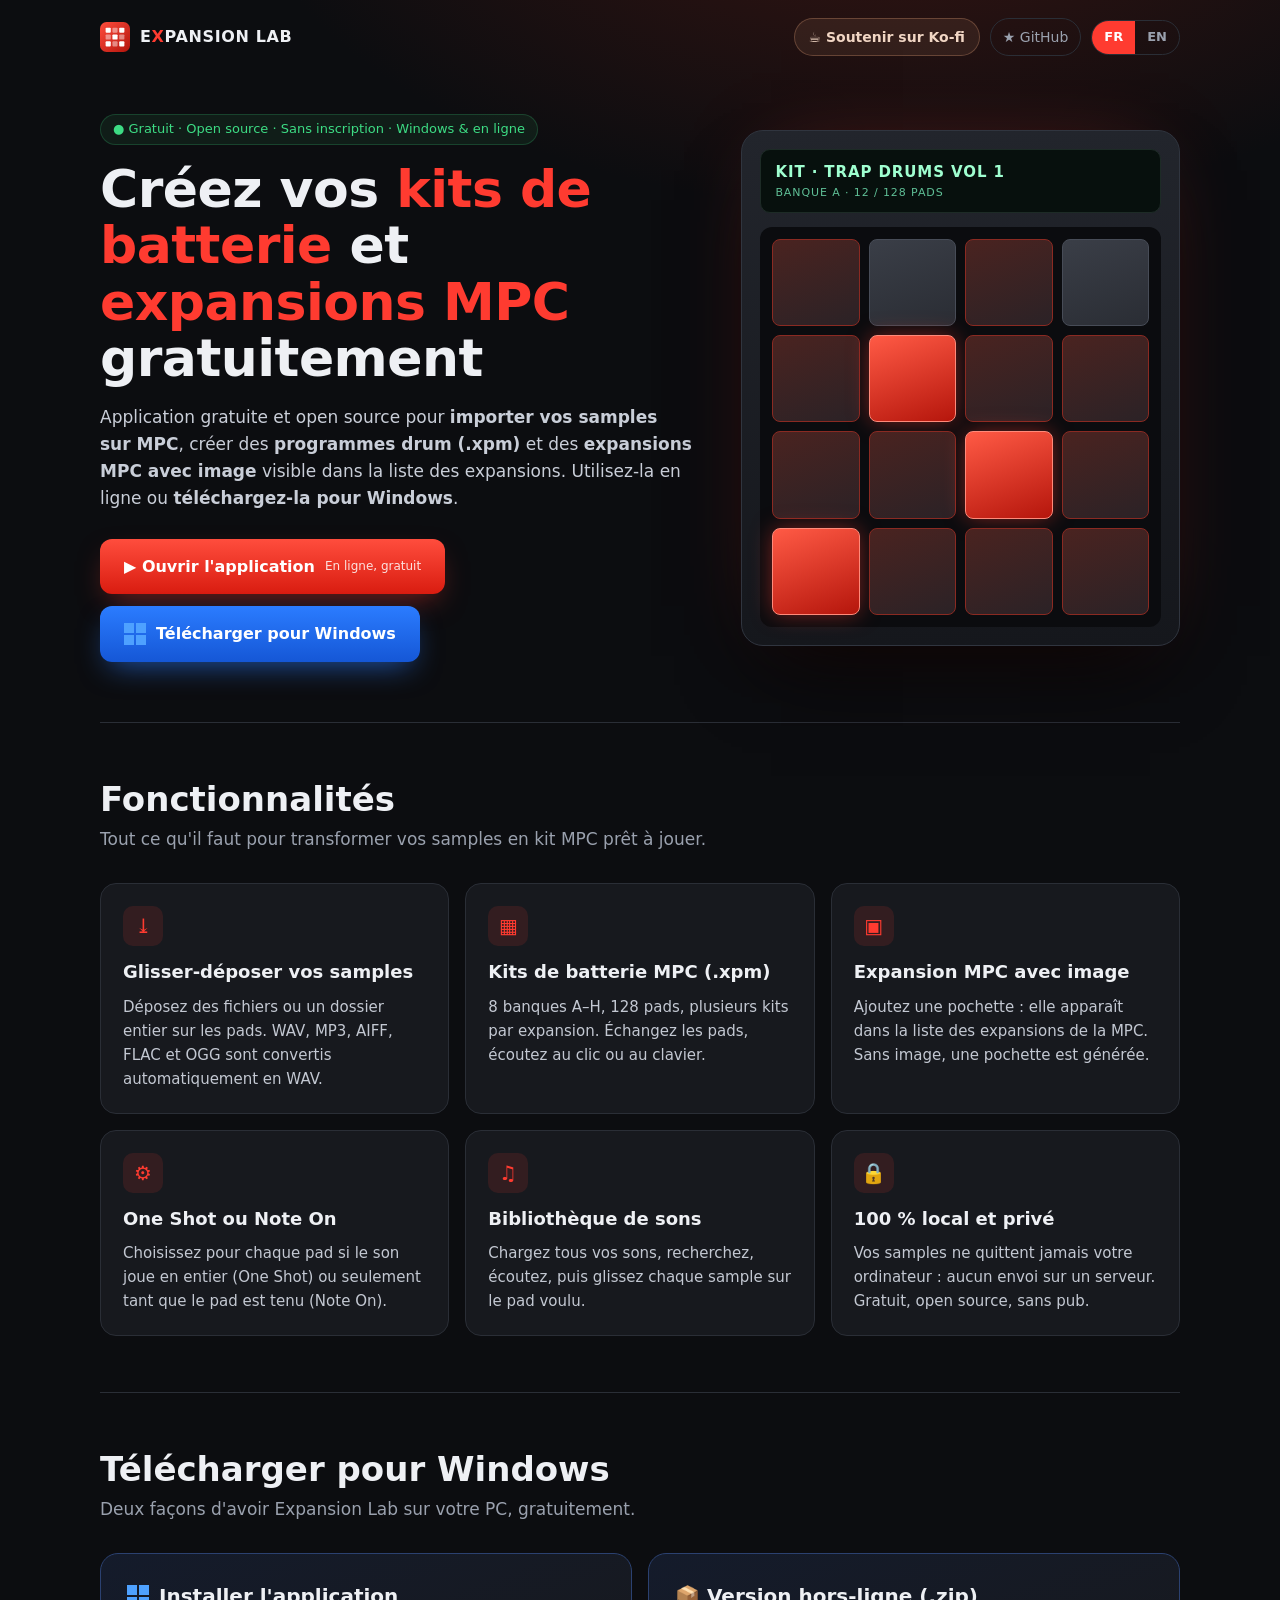
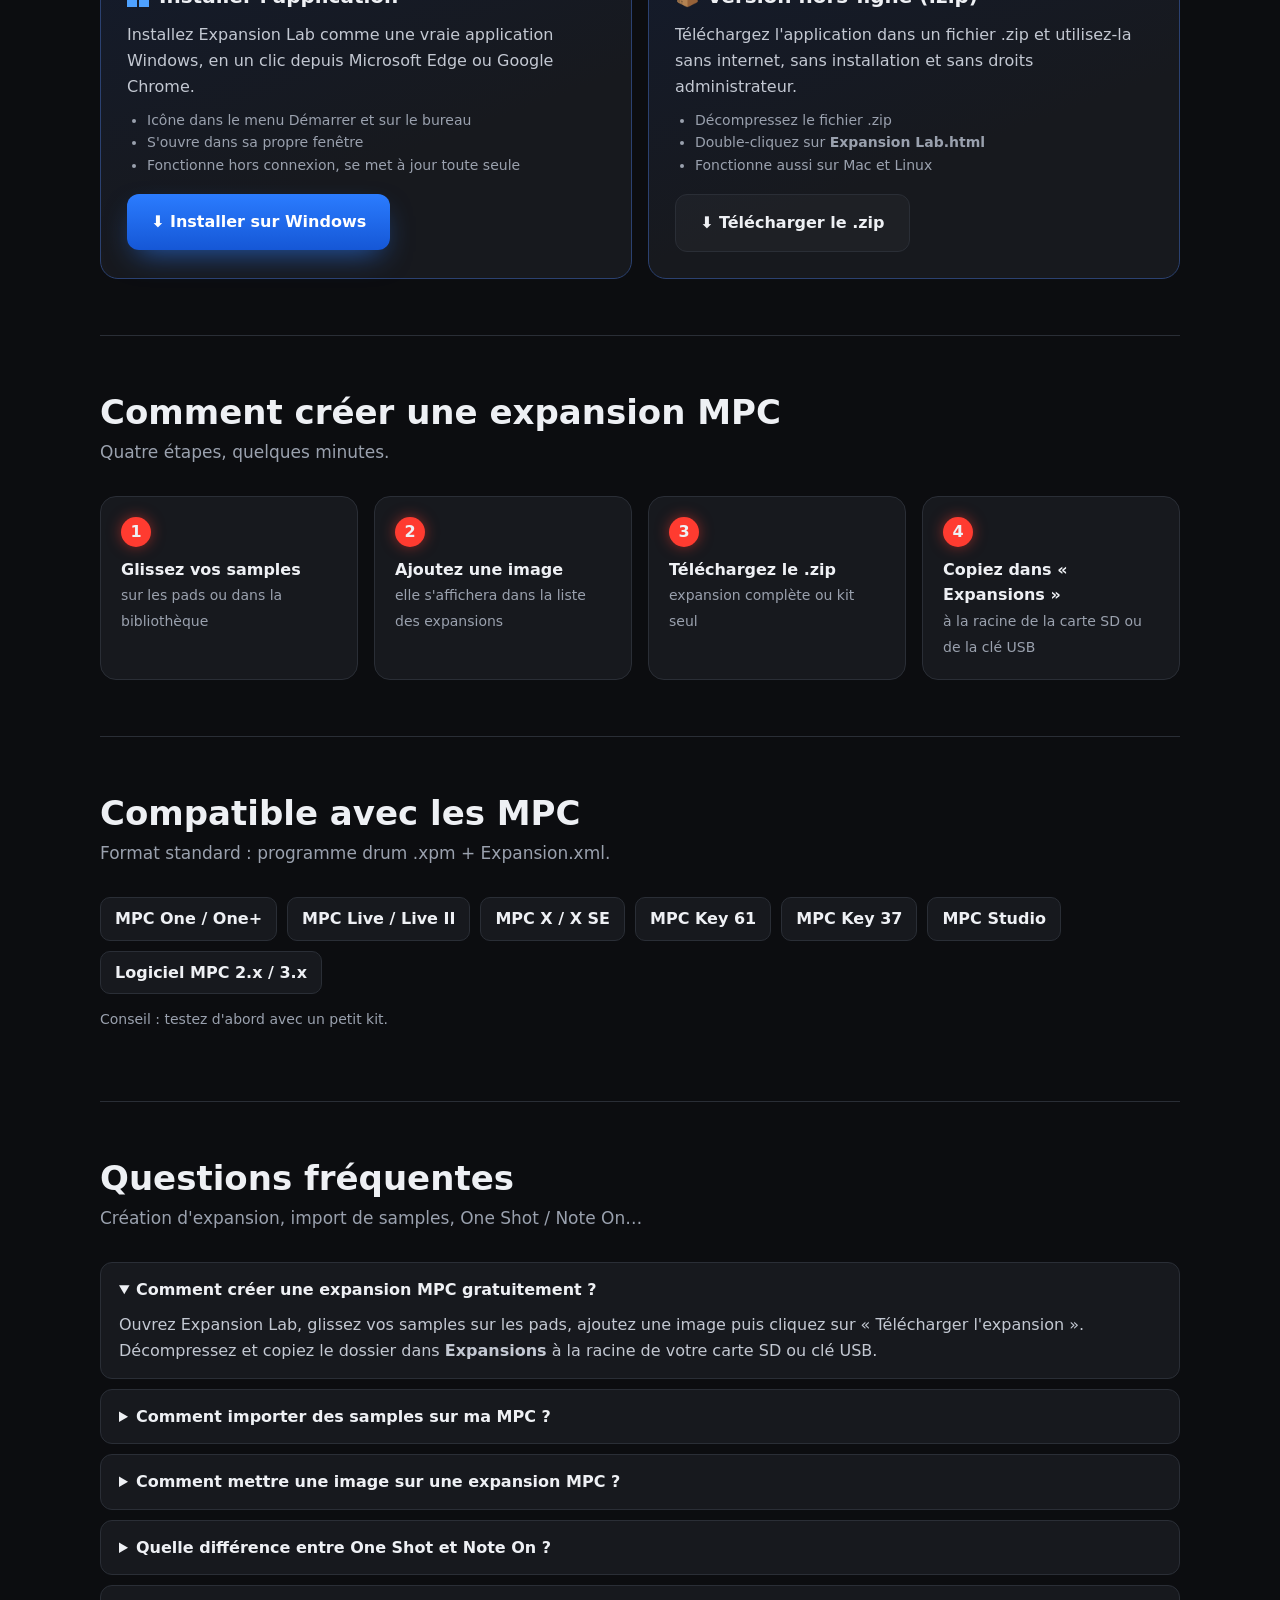
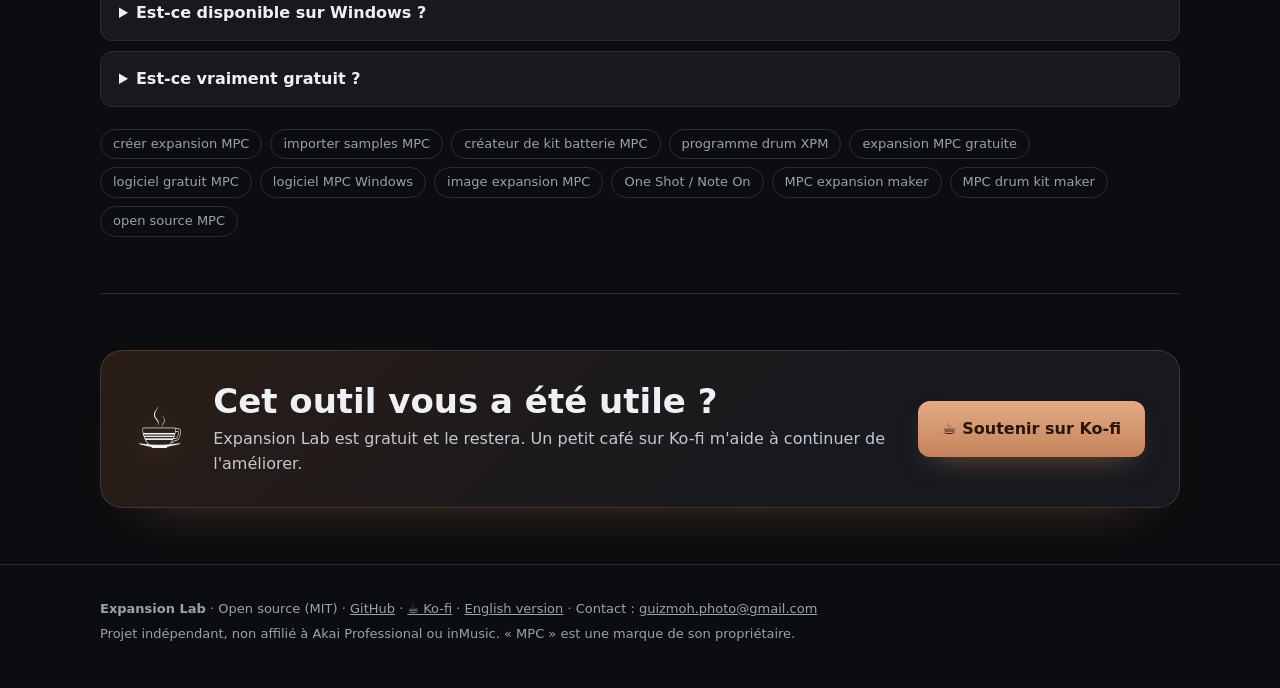
==== index.html @ 201525ac "Nouveau nom : Expansion Lab - MPC Kit Maker devient Expansion Lab (logo avec X rouge) - Appli renomm" ====
<!doctype html>
<html lang="fr" data-root="./">
<head>
<meta charset="utf-8">
<meta name="viewport" content="width=device-width,initial-scale=1">
<title>Expansion Lab – Créateur gratuit d'expansions &amp; kits MPC (Windows, en ligne)</title>
<meta name="description" content="Application gratuite et open source pour créer des kits de batterie MPC (.xpm) et des expansions MPC avec image, et importer vos samples sur MPC. En ligne ou à télécharger pour Windows. MPC One, Live, X, Key.">
<meta name="keywords" content="créer expansion MPC, créateur de kit MPC, importer samples MPC, convertir samples MPC, programme drum XPM, kit batterie MPC, expansion MPC gratuite, logiciel gratuit MPC, logiciel MPC Windows, image expansion MPC, pochette expansion MPC, One Shot Note On MPC, MPC One, MPC Live, MPC X, MPC Key 61, MPC Key 37, MPC Studio, MPC expansion maker, MPC drum kit maker, free MPC expansion, open source MPC">
<meta name="robots" content="index,follow,max-image-preview:large">
<meta name="author" content="Guizmoh">
<link rel="canonical" href="https://guizmoh.github.io/expansion-lab/">
<link rel="alternate" hreflang="fr" href="https://guizmoh.github.io/expansion-lab/">
<link rel="alternate" hreflang="en" href="https://guizmoh.github.io/expansion-lab/en/">
<link rel="alternate" hreflang="x-default" href="https://guizmoh.github.io/expansion-lab/en/">
<link rel="icon" href="favicon.svg" type="image/svg+xml">
<link rel="manifest" href="manifest.webmanifest">
<meta name="theme-color" content="#0c0d10">
<meta property="og:type" content="website">
<meta property="og:site_name" content="Expansion Lab">
<meta property="og:title" content="Expansion Lab – Créateur gratuit d'expansions MPC">
<meta property="og:description" content="Créez vos kits de batterie et expansions MPC avec image, gratuitement. En ligne ou pour Windows.">
<meta property="og:url" content="https://guizmoh.github.io/expansion-lab/">
<meta property="og:image" content="https://guizmoh.github.io/expansion-lab/og-image.png">
<meta property="og:image:width" content="1200">
<meta property="og:image:height" content="630">
<meta property="og:locale" content="fr_FR">
<meta property="og:locale:alternate" content="en_US">
<meta name="twitter:card" content="summary_large_image">
<meta name="twitter:image" content="https://guizmoh.github.io/expansion-lab/og-image.png">
<link rel="stylesheet" href="assets/site.css">
<script type="application/ld+json">
{
  "@context": "https://schema.org",
  "@type": "SoftwareApplication",
  "name": "Expansion Lab",
  "alternateName": ["Créateur de kits MPC", "Créateur d'expansion MPC", "MPC Expansion Maker"],
  "applicationCategory": "MultimediaApplication",
  "operatingSystem": "Windows, macOS, Linux, ChromeOS (navigateur web)",
  "url": "https://guizmoh.github.io/expansion-lab/",
  "downloadUrl": "https://guizmoh.github.io/expansion-lab/downloads/Expansion-Lab-Windows.zip",
  "license": "https://opensource.org/licenses/MIT",
  "isAccessibleForFree": true,
  "inLanguage": ["fr", "en"],
  "offers": { "@type": "Offer", "price": "0", "priceCurrency": "EUR" },
  "description": "Application gratuite et open source pour créer des kits de batterie MPC (.xpm) et des expansions MPC avec image, et importer des samples sur MPC.",
  "image": "https://guizmoh.github.io/expansion-lab/og-image.png"
}
</script>
<script type="application/ld+json">
{
  "@context": "https://schema.org",
  "@type": "FAQPage",
  "mainEntity": [
    { "@type": "Question", "name": "Comment créer une expansion MPC gratuitement ?",
      "acceptedAnswer": { "@type": "Answer", "text": "Ouvrez Expansion Lab, glissez vos samples sur les pads, ajoutez une image de pochette puis cliquez sur « Télécharger l'expansion ». Copiez le dossier décompressé dans le dossier Expansions de votre carte SD ou clé USB." } },
    { "@type": "Question", "name": "Comment importer des samples sur une MPC ?",
      "acceptedAnswer": { "@type": "Answer", "text": "Glissez vos fichiers WAV, MP3, AIFF ou FLAC sur les pads : l'application crée un programme drum .xpm et les fichiers WAV, prêts à charger sur MPC One, Live, X, Key ou dans le logiciel MPC." } },
    { "@type": "Question", "name": "Quelle différence entre One Shot et Note On sur MPC ?",
      "acceptedAnswer": { "@type": "Answer", "text": "En One Shot, le son est joué en entier même si on relâche le pad. En Note On, il ne joue que tant que le pad est enfoncé. Expansion Lab permet de choisir le mode pour chaque pad." } },
    { "@type": "Question", "name": "Expansion Lab fonctionne-t-il sur Windows ?",
      "acceptedAnswer": { "@type": "Answer", "text": "Oui : vous pouvez l'installer comme une application Windows depuis Edge ou Chrome, ou télécharger la version hors-ligne en .zip." } }
  ]
}
</script>
</head>
<body>
<div class="wrap">
  <nav>
    <a class="brand" href="./"><img src="favicon.svg" width="30" height="30" alt=""> <b class="bt">E<em>X</em>PANSION LAB</b></a>
    <div class="sp"></div>
    <a class="kofi-mini" href="https://ko-fi.com/omnipotard" target="_blank" rel="noopener">☕ Soutenir sur Ko-fi</a>
    <a class="gh" href="https://github.com/Guizmoh/expansion-lab">★ GitHub</a>
    <div class="langsw" aria-label="Langue"><a class="on" href="./" hreflang="fr" lang="fr" data-setlang="fr">FR</a><a href="en/" hreflang="en" lang="en" data-setlang="en">EN</a></div>
  </nav>

  <header class="hero">
    <div>
      <span class="badge">● Gratuit · Open source · Sans inscription · Windows &amp; en ligne</span>
      <h1>Créez vos <em>kits de batterie</em> et <em>expansions MPC</em> gratuitement</h1>
      <p class="lead">Application gratuite et open source pour <strong>importer vos samples sur MPC</strong>, créer des <strong>programmes drum (.xpm)</strong> et des <strong>expansions MPC avec image</strong> visible dans la liste des expansions. Utilisez-la en ligne ou <strong>téléchargez-la pour Windows</strong>.</p>
      <div class="cta">
        <a class="btn main" href="mpc-expansion-maker.html?lang=fr" data-setlang="fr">▶ Ouvrir l'application<small>En ligne, gratuit</small></a>
        <a class="btn win" href="#windows"><span class="winlogo"><i></i><i></i><i></i><i></i></span> Télécharger pour Windows</a>
      </div>
    </div>
    <div class="mock" aria-hidden="true">
      <div class="lcd">KIT · TRAP DRUMS VOL 1<small>BANQUE A · 12 / 128 PADS</small></div>
      <div class="grid">
        <i class="ld"></i><i></i><i class="ld"></i><i></i>
        <i class="ld"></i><i class="on"></i><i class="ld"></i><i class="ld"></i>
        <i class="ld"></i><i class="ld"></i><i class="on"></i><i class="ld"></i>
        <i class="on"></i><i class="ld"></i><i class="ld"></i><i class="ld"></i>
      </div>
    </div>
  </header>

  <section id="fonctions">
    <h2>Fonctionnalités</h2>
    <p class="sub">Tout ce qu'il faut pour transformer vos samples en kit MPC prêt à jouer.</p>
    <div class="features">
      <div class="f"><div class="ic">⤓</div><h3>Glisser-déposer vos samples</h3><p>Déposez des fichiers ou un dossier entier sur les pads. WAV, MP3, AIFF, FLAC et OGG sont convertis automatiquement en WAV.</p></div>
      <div class="f"><div class="ic">▦</div><h3>Kits de batterie MPC (.xpm)</h3><p>8 banques A–H, 128 pads, plusieurs kits par expansion. Échangez les pads, écoutez au clic ou au clavier.</p></div>
      <div class="f"><div class="ic">▣</div><h3>Expansion MPC avec image</h3><p>Ajoutez une pochette : elle apparaît dans la liste des expansions de la MPC. Sans image, une pochette est générée.</p></div>
      <div class="f"><div class="ic">⚙</div><h3>One Shot ou Note On</h3><p>Choisissez pour chaque pad si le son joue en entier (One Shot) ou seulement tant que le pad est tenu (Note On).</p></div>
      <div class="f"><div class="ic">♫</div><h3>Bibliothèque de sons</h3><p>Chargez tous vos sons, recherchez, écoutez, puis glissez chaque sample sur le pad voulu.</p></div>
      <div class="f"><div class="ic">🔒</div><h3>100 % local et privé</h3><p>Vos samples ne quittent jamais votre ordinateur : aucun envoi sur un serveur. Gratuit, open source, sans pub.</p></div>
    </div>
  </section>

  <section id="windows">
    <h2>Télécharger pour Windows</h2>
    <p class="sub">Deux façons d'avoir Expansion Lab sur votre PC, gratuitement.</p>
    <div class="win-grid">
      <div class="wcard">
        <h3><span class="winlogo"><i></i><i></i><i></i><i></i></span> Installer l'application</h3>
        <p>Installez Expansion Lab comme une vraie application Windows, en un clic depuis Microsoft Edge ou Google Chrome.</p>
        <ul><li>Icône dans le menu Démarrer et sur le bureau</li><li>S'ouvre dans sa propre fenêtre</li><li>Fonctionne hors connexion, se met à jour toute seule</li></ul>
        <button class="btn win" id="installBtn" type="button">⬇ Installer sur Windows</button>
        <div class="note" id="installNote" data-done="✔ Application installée ! Retrouvez-la dans le menu Démarrer.">Votre navigateur ne propose pas l'installation automatique ici. Dans <b>Edge</b> ou <b>Chrome</b>, ouvrez l'<a href="mpc-expansion-maker.html?lang=fr">application</a>, puis cliquez sur l'icône <b>Installer</b> (⊕) à droite de la barre d'adresse, ou menu <b>⋯ › Applications › Installer Expansion Lab</b>.</div>
      </div>
      <div class="wcard">
        <h3>📦 Version hors-ligne (.zip)</h3>
        <p>Téléchargez l'application dans un fichier .zip et utilisez-la sans internet, sans installation et sans droits administrateur.</p>
        <ul><li>Décompressez le fichier .zip</li><li>Double-cliquez sur <b>Expansion Lab.html</b></li><li>Fonctionne aussi sur Mac et Linux</li></ul>
        <a class="btn alt" href="downloads/Expansion-Lab-Windows.zip" download>⬇ Télécharger le .zip</a>
      </div>
    </div>
  </section>

  <section id="comment">
    <h2>Comment créer une expansion MPC</h2>
    <p class="sub">Quatre étapes, quelques minutes.</p>
    <div class="steps">
      <div class="st"><b>Glissez vos samples</b><span>sur les pads ou dans la bibliothèque</span></div>
      <div class="st"><b>Ajoutez une image</b><span>elle s'affichera dans la liste des expansions</span></div>
      <div class="st"><b>Téléchargez le .zip</b><span>expansion complète ou kit seul</span></div>
      <div class="st"><b>Copiez dans « Expansions »</b><span>à la racine de la carte SD ou de la clé USB</span></div>
    </div>
  </section>

  <section id="compat">
    <h2>Compatible avec les MPC</h2>
    <p class="sub">Format standard : programme drum .xpm + Expansion.xml.</p>
    <div class="compat"><span>MPC One / One+</span><span>MPC Live / Live II</span><span>MPC X / X SE</span><span>MPC Key 61</span><span>MPC Key 37</span><span>MPC Studio</span><span>Logiciel MPC 2.x / 3.x</span></div>
    <p style="color:var(--muted);font-size:14px;margin-top:14px">Conseil : testez d'abord avec un petit kit.</p>
  </section>

  <section id="faq">
    <h2>Questions fréquentes</h2>
    <p class="sub">Création d'expansion, import de samples, One Shot / Note On…</p>
    <details open><summary>Comment créer une expansion MPC gratuitement ?</summary><p>Ouvrez Expansion Lab, glissez vos samples sur les pads, ajoutez une image puis cliquez sur « Télécharger l'expansion ». Décompressez et copiez le dossier dans <b>Expansions</b> à la racine de votre carte SD ou clé USB.</p></details>
    <details><summary>Comment importer des samples sur ma MPC ?</summary><p>Glissez vos WAV, MP3, AIFF ou FLAC sur les pads : l'application crée un programme drum .xpm avec les WAV, prêt à charger sur la MPC ou dans le logiciel MPC.</p></details>
    <details><summary>Comment mettre une image sur une expansion MPC ?</summary><p>Déposez une image JPG ou PNG dans la zone « pochette ». Elle est recadrée en carré et enregistrée dans l'expansion : elle s'affiche dans Browser › Expansions.</p></details>
    <details><summary>Quelle différence entre One Shot et Note On ?</summary><p><b>One Shot</b> : le son est joué en entier, même si vous relâchez le pad (kicks, snares, claps). <b>Note On</b> : le son s'arrête quand vous relâchez le pad (808 longues, nappes, voix). Réglable pad par pad avec le bouton ⚙.</p></details>
    <details><summary>Est-ce disponible sur Windows ?</summary><p>Oui : installez-la comme une application depuis Edge ou Chrome, ou téléchargez la version hors-ligne (.zip). Voir la section <a href="#windows">Télécharger pour Windows</a>.</p></details>
    <details><summary>Est-ce vraiment gratuit ?</summary><p>Oui : gratuit, open source (licence MIT), sans inscription ni publicité.</p></details>
    <div class="tags">
      <span>créer expansion MPC</span><span>importer samples MPC</span><span>créateur de kit batterie MPC</span><span>programme drum XPM</span>
      <span>expansion MPC gratuite</span><span>logiciel gratuit MPC</span><span>logiciel MPC Windows</span><span>image expansion MPC</span>
      <span>One Shot / Note On</span><span>MPC expansion maker</span><span>MPC drum kit maker</span><span>open source MPC</span>
    </div>
  </section>

  <section id="soutenir">
    <div class="kofi">
      <div class="cup">☕</div>
      <div>
        <h2>Cet outil vous a été utile ?</h2>
        <p>Expansion Lab est gratuit et le restera. Un petit café sur Ko-fi m'aide à continuer de l'améliorer.</p>
      </div>
      <a class="btn kf" href="https://ko-fi.com/omnipotard" target="_blank" rel="noopener">☕ Soutenir sur Ko-fi</a>
    </div>
  </section>
</div>
<footer>
  <div class="wrap">
    <p><b>Expansion Lab</b> · Open source (MIT) · <a href="https://github.com/Guizmoh/expansion-lab">GitHub</a> · <a href="https://ko-fi.com/omnipotard" target="_blank" rel="noopener">☕ Ko-fi</a> · <a href="en/" hreflang="en">English version</a> · Contact : <a href="mailto:guizmoh.photo@gmail.com">guizmoh.photo@gmail.com</a></p>
    <p>Projet indépendant, non affilié à Akai Professional ou inMusic. « MPC » est une marque de son propriétaire.</p>
  </div>
</footer>
<script src="assets/site.js"></script>
</body>
</html>
---- assets/site.css ----
:root{--bg:#0c0d10;--card:#17191e;--line:#2a2e36;--text:#eef0f4;--muted:#9aa1ae;--red:#ff3b30;--glow:rgba(255,59,48,.5);--ok:#3ddc84;--blue:#13c3ff}
*{box-sizing:border-box}
body{margin:0;background:radial-gradient(1100px 600px at 70% -150px,#3a1512 0%,transparent 60%),var(--bg);color:var(--text);font:16px/1.6 "Segoe UI",system-ui,-apple-system,Roboto,sans-serif}
a{color:inherit}
.wrap{max-width:1120px;margin:0 auto;padding:0 20px}
nav{display:flex;align-items:center;gap:10px;padding:18px 0;flex-wrap:wrap}
nav .brand{display:flex;align-items:center;gap:10px;font-weight:800;letter-spacing:.04em;text-decoration:none}
nav .brand .bt em{font-style:normal;color:var(--red)}
nav .sp{flex:1}
nav a.gh{font-size:14px;color:var(--muted);text-decoration:none;border:1px solid var(--line);padding:7px 12px;border-radius:20px}
nav a.gh:hover{color:var(--text);border-color:#555}
.kofi-mini{font-size:14px;font-weight:600;text-decoration:none;color:#f1d6c4;background:#d99a721a;border:1px solid #d99a7250;padding:7px 14px;border-radius:20px}
.kofi-mini:hover{background:#d99a7230;color:#fff}
.langsw{display:inline-flex;border:1px solid var(--line);border-radius:20px;overflow:hidden}
.langsw a{padding:6px 12px;font-size:13px;font-weight:700;text-decoration:none;color:var(--muted)}
.langsw a.on{background:var(--red);color:#fff}
.langsw a:not(.on):hover{color:var(--text)}
@media(max-width:700px){.kofi-mini,nav a.gh{display:none}}
.hero{display:grid;grid-template-columns:1.15fr .85fr;gap:48px;align-items:center;padding:40px 0 60px}
@media(max-width:860px){.hero{grid-template-columns:1fr;gap:32px;padding-top:16px}}
.badge{display:inline-flex;gap:8px;align-items:center;font-size:13px;color:var(--ok);background:#3ddc8414;border:1px solid #3ddc8433;padding:4px 12px;border-radius:20px}
h1{font-size:clamp(32px,5vw,52px);line-height:1.08;margin:16px 0 18px;letter-spacing:-.01em}
h1 em{font-style:normal;color:var(--red)}
.lead{color:#c9ced8;margin:0 0 6px;font-size:17px}
.cta{display:flex;gap:12px;flex-wrap:wrap;margin-top:26px}
.btn{display:inline-flex;align-items:center;gap:10px;padding:15px 24px;border-radius:12px;font-weight:700;text-decoration:none;transition:transform .15s;border:0;font:inherit;font-weight:700;cursor:pointer;color:inherit}
.btn:hover{transform:translateY(-2px)}
.btn small{display:block;font-weight:500;opacity:.85;font-size:12px}
.btn.main{background:linear-gradient(180deg,#ff4d3d,#d91c10);color:#fff;box-shadow:0 12px 30px -10px var(--glow)}
.btn.alt{border:1px solid var(--line);background:#ffffff08}
.btn.win{background:linear-gradient(180deg,#2b7cff,#1557d6);color:#fff;box-shadow:0 12px 30px -10px #2b7cffaa}
.btn.kf{background:linear-gradient(180deg,#e3ab85,#c4825b);color:#2a150b;box-shadow:0 12px 30px -14px #c4825b99;white-space:nowrap}
.mock{background:linear-gradient(180deg,#22252c,#15171c);border:1px solid #30353f;border-radius:22px;padding:18px;box-shadow:0 40px 80px -30px #000,0 0 80px -40px var(--glow)}
.mock .lcd{background:#07100d;border:1px solid #1d2b26;border-radius:10px;padding:10px 14px;color:#9fffd0;font-weight:700;letter-spacing:.06em;margin-bottom:14px;font-size:15px}
.mock .lcd small{display:block;color:#5fbf96;font-weight:500;font-size:11px}
.grid{display:grid;grid-template-columns:repeat(4,1fr);gap:9px;background:#0b0c0f;padding:12px;border-radius:12px}
.grid i{aspect-ratio:1;border-radius:8px;background:linear-gradient(160deg,#3a3e47,#2a2d34);border:1px solid #474c57}
.grid i.on{background:linear-gradient(160deg,#ff5a45,#b5160c);border-color:#ff8a7a;box-shadow:0 0 22px -2px var(--glow)}
.grid i.ld{background:linear-gradient(160deg,#4a2320,#2b2226);border-color:#8a2a22}
section{padding:56px 0;border-top:1px solid var(--line)}
h2{font-size:clamp(24px,3.4vw,34px);margin:0 0 6px;line-height:1.2}
h2 + .sub{color:var(--muted);margin:0 0 30px;font-size:17px}
.features{display:grid;grid-template-columns:repeat(3,1fr);gap:16px}
@media(max-width:860px){.features{grid-template-columns:1fr}}
.f{background:var(--card);border:1px solid var(--line);border-radius:16px;padding:22px}
.f .ic{width:40px;height:40px;border-radius:10px;background:#ff3b301f;color:var(--red);display:grid;place-items:center;font-size:20px;margin-bottom:12px}
.f h3{margin:0 0 8px;font-size:18px}
.f p{margin:0;color:#c3c8d2;font-size:15px}
.steps{display:grid;grid-template-columns:repeat(4,1fr);gap:16px;counter-reset:s}
@media(max-width:860px){.steps{grid-template-columns:1fr 1fr}}
@media(max-width:520px){.steps{grid-template-columns:1fr}}
.st{counter-increment:s;padding:20px;border-radius:16px;background:var(--card);border:1px solid var(--line)}
.st::before{content:counter(s);display:grid;place-items:center;width:30px;height:30px;border-radius:50%;background:var(--red);font-weight:800;margin-bottom:10px;box-shadow:0 0 14px var(--glow)}
.st b{display:block}
.st span{color:var(--muted);font-size:14px}
.win-grid{display:grid;grid-template-columns:1fr 1fr;gap:16px}
@media(max-width:860px){.win-grid{grid-template-columns:1fr}}
.wcard{background:linear-gradient(160deg,#141b2b,#17191e 60%);border:1px solid #2b4170;border-radius:18px;padding:26px;display:flex;flex-direction:column;gap:10px}
.wcard h3{margin:0;font-size:20px;display:flex;align-items:center;gap:10px}
.wcard p{margin:0;color:#c3c8d2}
.wcard ul{margin:0;padding-left:20px;color:var(--muted);font-size:14px}
.wcard .btn{align-self:flex-start;margin-top:8px}
.wcard .note{font-size:13px;color:var(--muted);display:none;background:#0e1320;border:1px solid #2b4170;border-radius:10px;padding:10px 12px}
.wcard .note.on{display:block}
.winlogo{width:22px;height:22px;display:inline-grid;grid-template-columns:1fr 1fr;gap:2px}
.winlogo i{background:#4ea1ff}
details{background:var(--card);border:1px solid var(--line);border-radius:12px;padding:14px 18px;margin-bottom:10px}
summary{cursor:pointer;font-weight:650}
details p{color:#c3c8d2;margin:10px 0 0}
.tags{display:flex;flex-wrap:wrap;gap:8px;margin-top:22px}
.tags span{font-size:13px;color:var(--muted);border:1px solid var(--line);border-radius:20px;padding:4px 12px}
.compat{display:flex;flex-wrap:wrap;gap:10px;margin-top:6px}
.compat span{background:var(--card);border:1px solid var(--line);border-radius:10px;padding:8px 14px;font-weight:600}
.kofi{display:grid;grid-template-columns:auto 1fr auto;gap:28px;align-items:center;background:linear-gradient(135deg,#2a1d17,#17191e 65%);border:1px solid #d99a7233;border-radius:22px;padding:30px 34px;box-shadow:0 30px 60px -45px #c4825b80}
@media(max-width:760px){.kofi{grid-template-columns:1fr;text-align:center;padding:26px 20px}}
.kofi .cup{font-size:56px;line-height:1;filter:drop-shadow(0 6px 16px #c4825b55)}
.kofi h2{margin:0 0 4px}
.kofi p{margin:0;color:#c3c8d2}
footer{border-top:1px solid var(--line);padding:30px 0 40px;color:var(--muted);font-size:13px}
footer p{margin:4px 0}
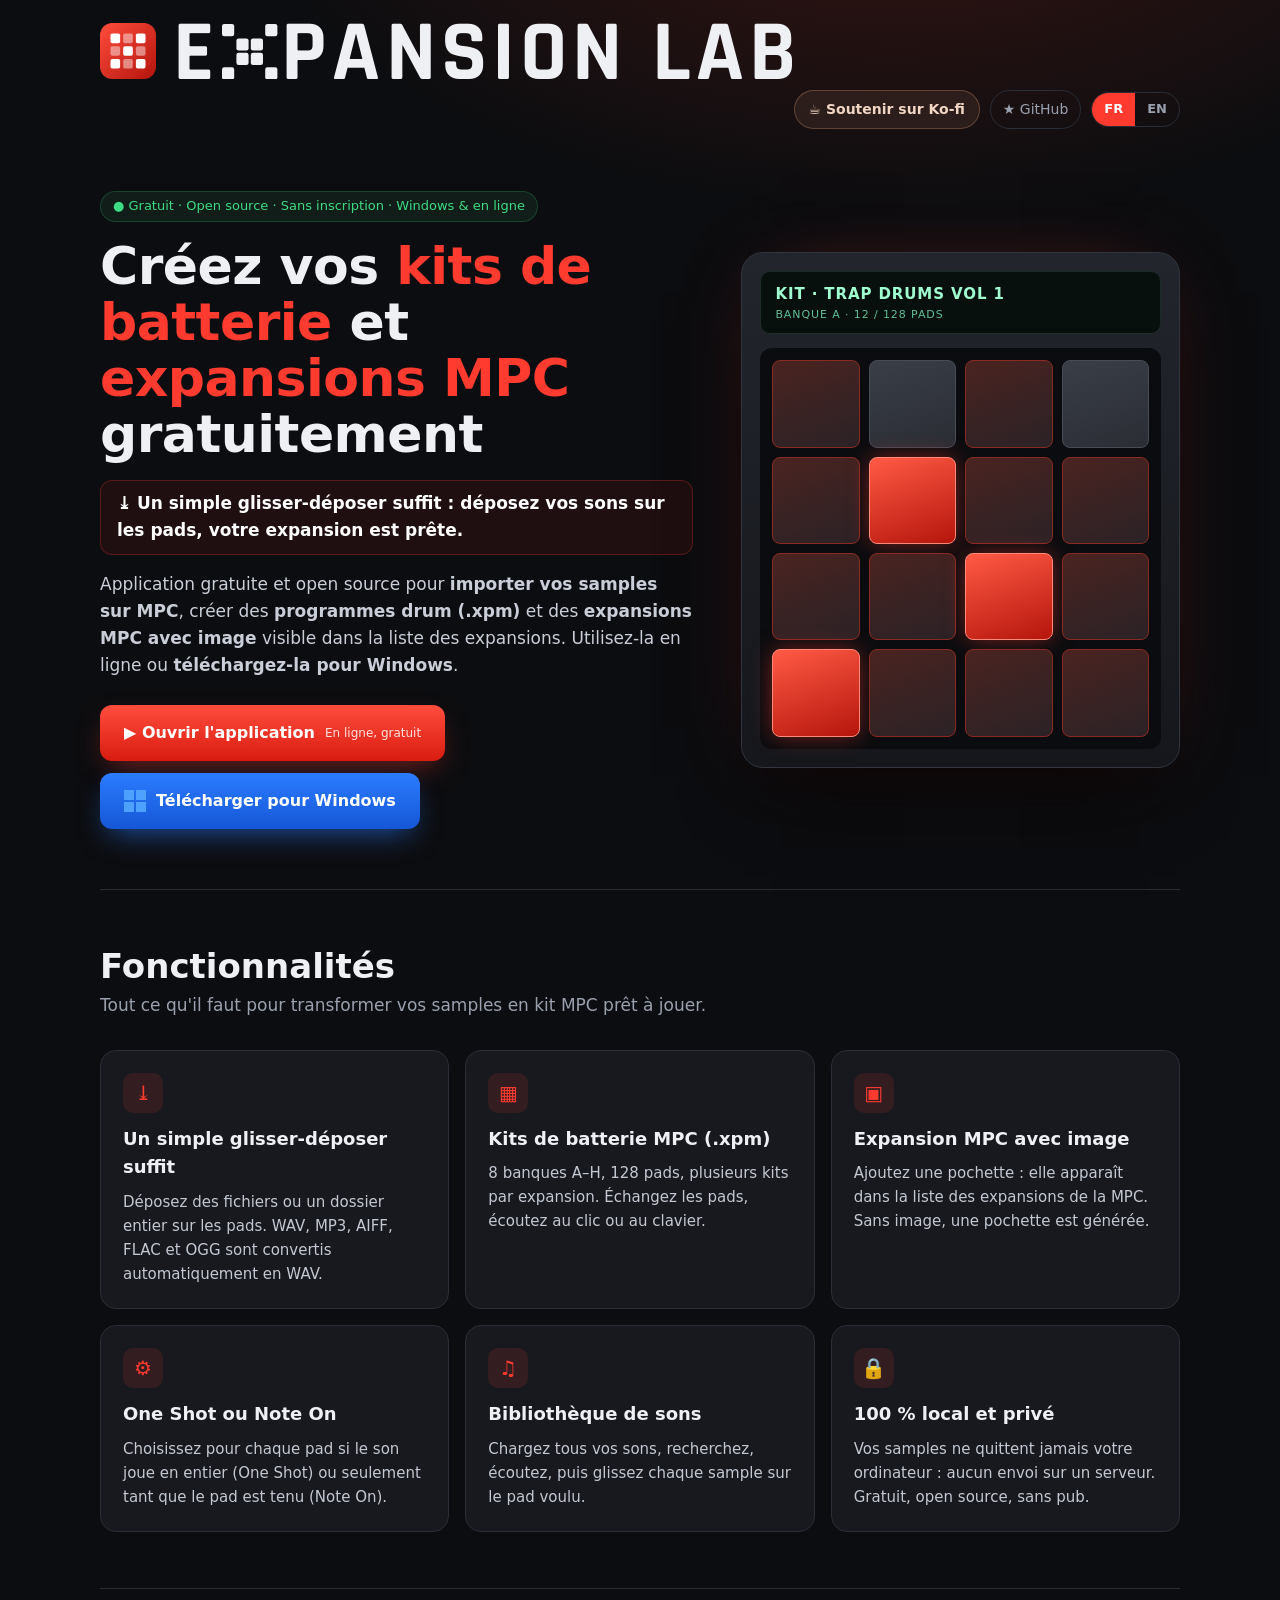
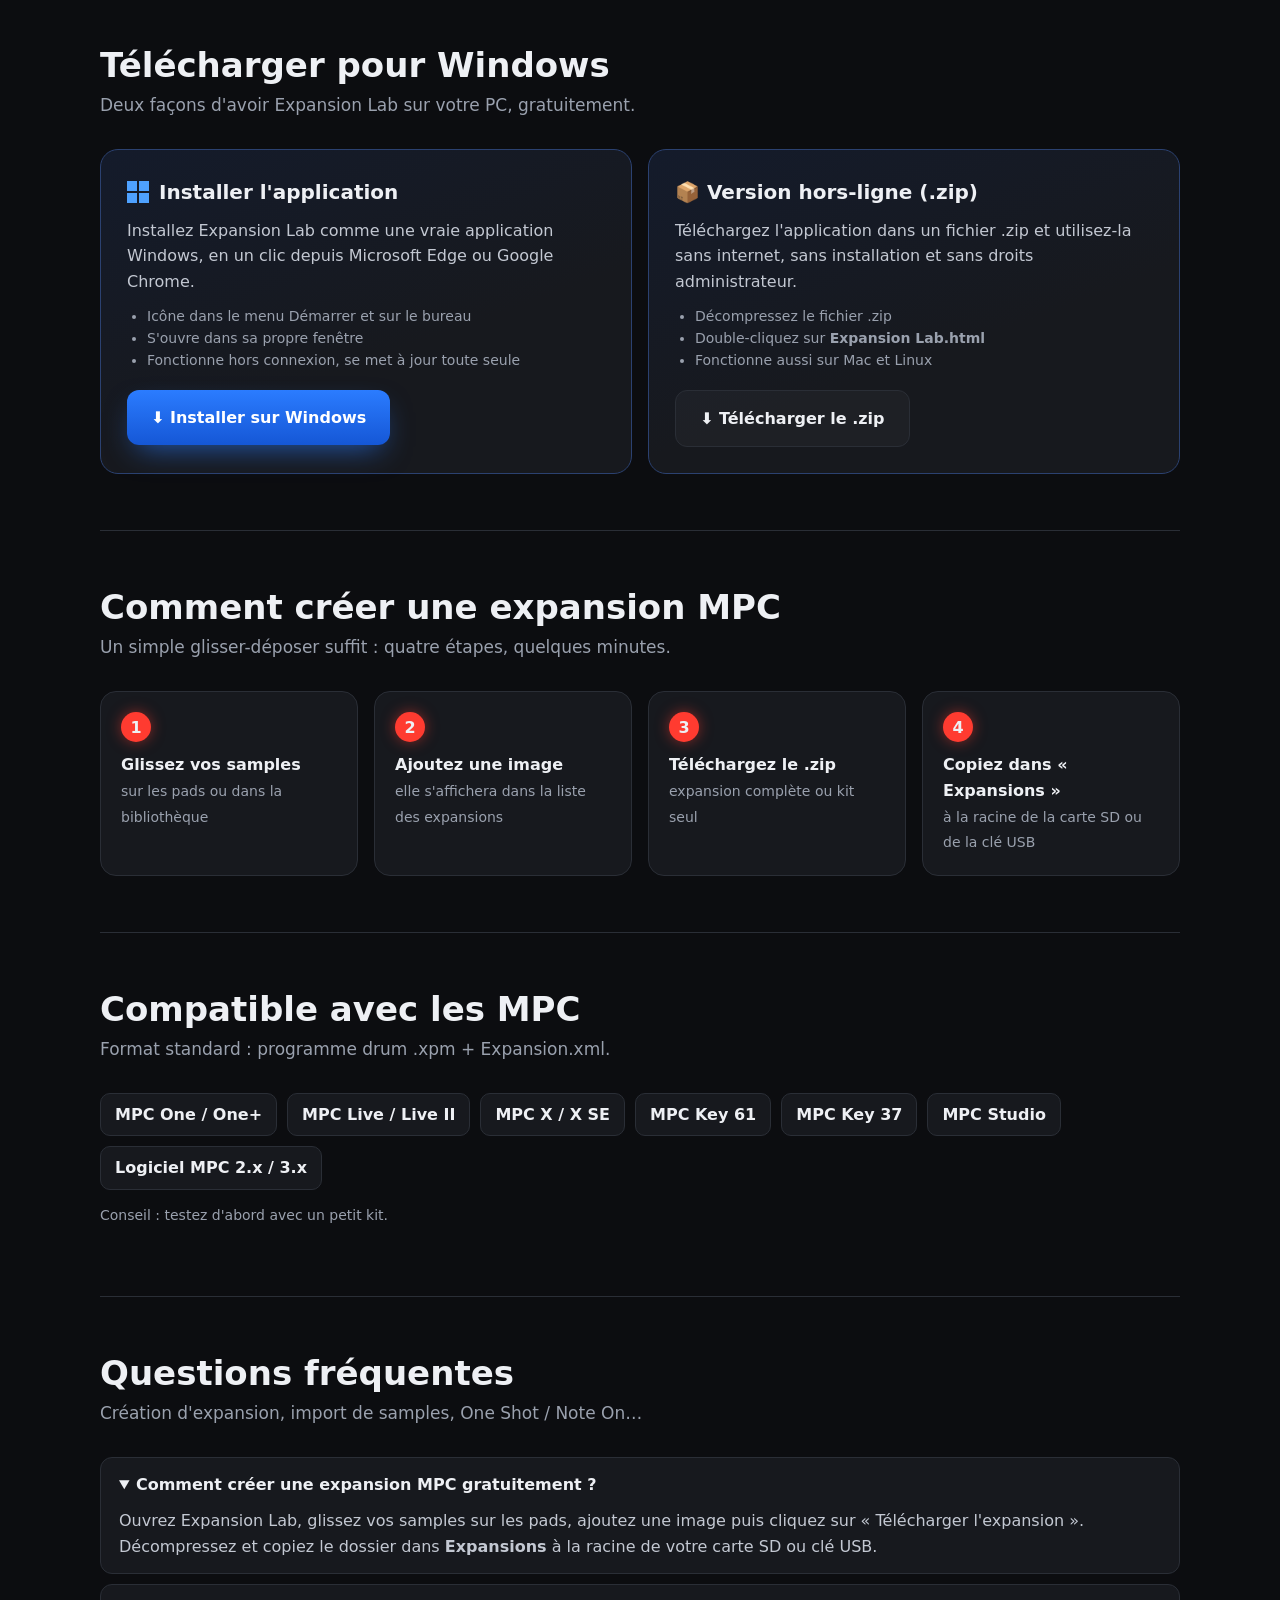
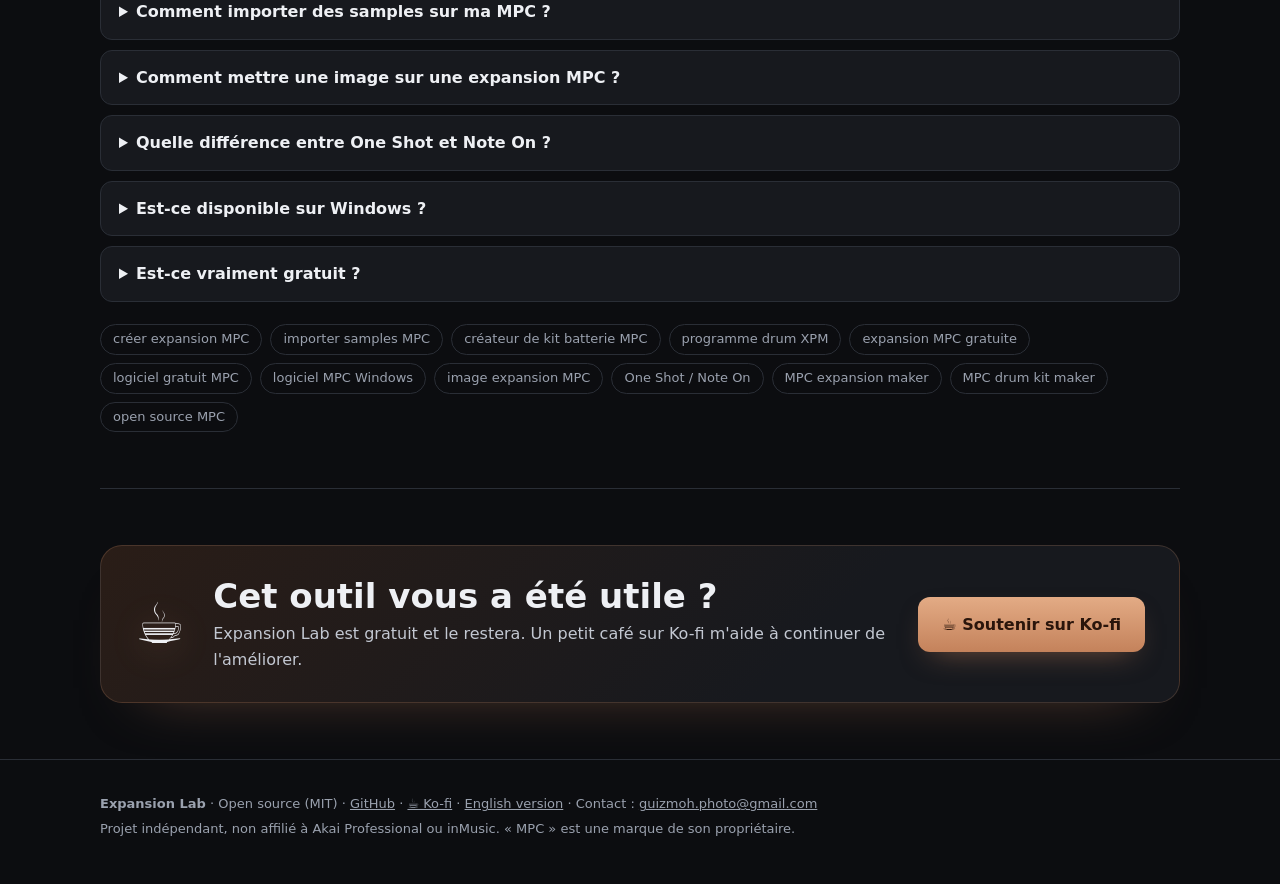
==== commit 735cb6f0: "Nouvel en-tête, X en pads et message glisser-déposer - Logo : X du mot EXPANSION dessiné en pads, le" ====
--- a/index.html
+++ b/index.html
@@ -4,7 +4,7 @@
 <meta charset="utf-8">
 <meta name="viewport" content="width=device-width,initial-scale=1">
 <title>Expansion Lab – Créateur gratuit d'expansions &amp; kits MPC (Windows, en ligne)</title>
-<meta name="description" content="Application gratuite et open source pour créer des kits de batterie MPC (.xpm) et des expansions MPC avec image, et importer vos samples sur MPC. En ligne ou à télécharger pour Windows. MPC One, Live, X, Key.">
+<meta name="description" content="Un simple glisser-déposer suffit : application gratuite et open source pour créer des kits de batterie MPC (.xpm) et des expansions MPC avec image, et importer vos samples sur MPC. En ligne ou à télécharger pour Windows. MPC One, Live, X, Key.">
 <meta name="keywords" content="créer expansion MPC, créateur de kit MPC, importer samples MPC, convertir samples MPC, programme drum XPM, kit batterie MPC, expansion MPC gratuite, logiciel gratuit MPC, logiciel MPC Windows, image expansion MPC, pochette expansion MPC, One Shot Note On MPC, MPC One, MPC Live, MPC X, MPC Key 61, MPC Key 37, MPC Studio, MPC expansion maker, MPC drum kit maker, free MPC expansion, open source MPC">
 <meta name="robots" content="index,follow,max-image-preview:large">
 <meta name="author" content="Guizmoh">
@@ -27,7 +27,9 @@
 <meta property="og:locale:alternate" content="en_US">
 <meta name="twitter:card" content="summary_large_image">
 <meta name="twitter:image" content="https://guizmoh.github.io/expansion-lab/og-image.png">
-<link rel="stylesheet" href="assets/site.css">
+<link rel="preconnect" href="https://fonts.googleapis.com">
+<link href="https://fonts.googleapis.com/css2?family=Rajdhani:wght@700&display=swap" rel="stylesheet">
+<link rel="stylesheet" href="assets/site.css?v=6">
 <script type="application/ld+json">
 {
   "@context": "https://schema.org",
@@ -66,17 +68,20 @@
 <body>
 <div class="wrap">
   <nav>
-    <a class="brand" href="./"><img src="favicon.svg" width="30" height="30" alt=""> <b class="bt">E<em>X</em>PANSION LAB</b></a>
+    <a class="brand" href="./"><img class="bicon" src="favicon.svg" alt=""> <b class="bt"><span class="sr">Expansion Lab</span><span class="lw" aria-hidden="true">E<svg class="xpad" viewBox="0 0 100 100" aria-hidden="true"><rect x="0" y="0" width="22" height="22" rx="4"/><rect x="26" y="26" width="22" height="22" rx="4"/><rect x="52" y="52" width="22" height="22" rx="4"/><rect x="78" y="78" width="22" height="22" rx="4"/><rect x="78" y="0" width="22" height="22" rx="4"/><rect x="52" y="26" width="22" height="22" rx="4"/><rect x="26" y="52" width="22" height="22" rx="4"/><rect x="0" y="78" width="22" height="22" rx="4"/></svg>PANSION LAB</span></b></a>
     <div class="sp"></div>
-    <a class="kofi-mini" href="https://ko-fi.com/omnipotard" target="_blank" rel="noopener">☕ Soutenir sur Ko-fi</a>
-    <a class="gh" href="https://github.com/Guizmoh/expansion-lab">★ GitHub</a>
-    <div class="langsw" aria-label="Langue"><a class="on" href="./" hreflang="fr" lang="fr" data-setlang="fr">FR</a><a href="en/" hreflang="en" lang="en" data-setlang="en">EN</a></div>
+    <div class="navr">
+      <a class="kofi-mini" href="https://ko-fi.com/omnipotard" target="_blank" rel="noopener">☕ Soutenir sur Ko-fi</a>
+      <a class="gh" href="https://github.com/Guizmoh/expansion-lab">★ GitHub</a>
+      <div class="langsw" aria-label="Langue"><a class="on" href="./" hreflang="fr" lang="fr" data-setlang="fr">FR</a><a href="en/" hreflang="en" lang="en" data-setlang="en">EN</a></div>
+    </div>
   </nav>
 
   <header class="hero">
     <div>
       <span class="badge">● Gratuit · Open source · Sans inscription · Windows &amp; en ligne</span>
       <h1>Créez vos <em>kits de batterie</em> et <em>expansions MPC</em> gratuitement</h1>
+      <p class="dnd">⤓ Un simple glisser-déposer suffit : déposez vos sons sur les pads, votre expansion est prête.</p>
       <p class="lead">Application gratuite et open source pour <strong>importer vos samples sur MPC</strong>, créer des <strong>programmes drum (.xpm)</strong> et des <strong>expansions MPC avec image</strong> visible dans la liste des expansions. Utilisez-la en ligne ou <strong>téléchargez-la pour Windows</strong>.</p>
       <div class="cta">
         <a class="btn main" href="mpc-expansion-maker.html?lang=fr" data-setlang="fr">▶ Ouvrir l'application<small>En ligne, gratuit</small></a>
@@ -98,7 +103,7 @@
     <h2>Fonctionnalités</h2>
     <p class="sub">Tout ce qu'il faut pour transformer vos samples en kit MPC prêt à jouer.</p>
     <div class="features">
-      <div class="f"><div class="ic">⤓</div><h3>Glisser-déposer vos samples</h3><p>Déposez des fichiers ou un dossier entier sur les pads. WAV, MP3, AIFF, FLAC et OGG sont convertis automatiquement en WAV.</p></div>
+      <div class="f"><div class="ic">⤓</div><h3>Un simple glisser-déposer suffit</h3><p>Déposez des fichiers ou un dossier entier sur les pads. WAV, MP3, AIFF, FLAC et OGG sont convertis automatiquement en WAV.</p></div>
       <div class="f"><div class="ic">▦</div><h3>Kits de batterie MPC (.xpm)</h3><p>8 banques A–H, 128 pads, plusieurs kits par expansion. Échangez les pads, écoutez au clic ou au clavier.</p></div>
       <div class="f"><div class="ic">▣</div><h3>Expansion MPC avec image</h3><p>Ajoutez une pochette : elle apparaît dans la liste des expansions de la MPC. Sans image, une pochette est générée.</p></div>
       <div class="f"><div class="ic">⚙</div><h3>One Shot ou Note On</h3><p>Choisissez pour chaque pad si le son joue en entier (One Shot) ou seulement tant que le pad est tenu (Note On).</p></div>
@@ -129,7 +134,7 @@
 
   <section id="comment">
     <h2>Comment créer une expansion MPC</h2>
-    <p class="sub">Quatre étapes, quelques minutes.</p>
+    <p class="sub">Un simple glisser-déposer suffit : quatre étapes, quelques minutes.</p>
     <div class="steps">
       <div class="st"><b>Glissez vos samples</b><span>sur les pads ou dans la bibliothèque</span></div>
       <div class="st"><b>Ajoutez une image</b><span>elle s'affichera dans la liste des expansions</span></div>
@@ -178,6 +183,6 @@
     <p>Projet indépendant, non affilié à Akai Professional ou inMusic. « MPC » est une marque de son propriétaire.</p>
   </div>
 </footer>
-<script src="assets/site.js"></script>
+<script src="assets/site.js?v=3"></script>
 </body>
 </html>
--- a/assets/site.css
+++ b/assets/site.css
@@ -3,9 +3,16 @@
 body{margin:0;background:radial-gradient(1100px 600px at 70% -150px,#3a1512 0%,transparent 60%),var(--bg);color:var(--text);font:16px/1.6 "Segoe UI",system-ui,-apple-system,Roboto,sans-serif}
 a{color:inherit}
 .wrap{max-width:1120px;margin:0 auto;padding:0 20px}
-nav{display:flex;align-items:center;gap:10px;padding:18px 0;flex-wrap:wrap}
-nav .brand{display:flex;align-items:center;gap:10px;font-weight:800;letter-spacing:.04em;text-decoration:none}
-nav .brand .bt em{font-style:normal;color:var(--red)}
+nav{--b:clamp(26px,5vw,56px);display:flex;align-items:center;gap:10px;padding:22px 0;flex-wrap:wrap}
+nav .brand{display:flex;align-items:center;gap:calc(var(--b)*.3);font-weight:800;letter-spacing:.04em;text-decoration:none}
+nav .brand .bt{font:700 calc(var(--b)/.65) Rajdhani,'Segoe UI',sans-serif;letter-spacing:.06em;line-height:.65}
+nav .bicon{width:var(--b);height:var(--b);flex:none}
+nav .brand .lw{position:relative;top:calc(var(--b)*.03)}
+.navr{display:flex;gap:10px;align-items:center;margin-left:auto}
+.xpad{height:.65em;height:1cap;width:auto;vertical-align:0;margin:0 .04em;fill:currentColor}
+.lw{white-space:nowrap;display:inline-block}
+.sr{position:absolute;width:1px;height:1px;overflow:hidden;clip:rect(0 0 0 0);white-space:nowrap}
+
 nav .sp{flex:1}
 nav a.gh{font-size:14px;color:var(--muted);text-decoration:none;border:1px solid var(--line);padding:7px 12px;border-radius:20px}
 nav a.gh:hover{color:var(--text);border-color:#555}
@@ -21,6 +28,7 @@
 .badge{display:inline-flex;gap:8px;align-items:center;font-size:13px;color:var(--ok);background:#3ddc8414;border:1px solid #3ddc8433;padding:4px 12px;border-radius:20px}
 h1{font-size:clamp(32px,5vw,52px);line-height:1.08;margin:16px 0 18px;letter-spacing:-.01em}
 h1 em{font-style:normal;color:var(--red)}
+.dnd{display:inline-block;margin:0 0 16px;padding:9px 16px;font-size:17px;font-weight:600;color:#fff;background:#ff3b3014;border:1px solid #ff3b3040;border-radius:12px}
 .lead{color:#c9ced8;margin:0 0 6px;font-size:17px}
 .cta{display:flex;gap:12px;flex-wrap:wrap;margin-top:26px}
 .btn{display:inline-flex;align-items:center;gap:10px;padding:15px 24px;border-radius:12px;font-weight:700;text-decoration:none;transition:transform .15s;border:0;font:inherit;font-weight:700;cursor:pointer;color:inherit}
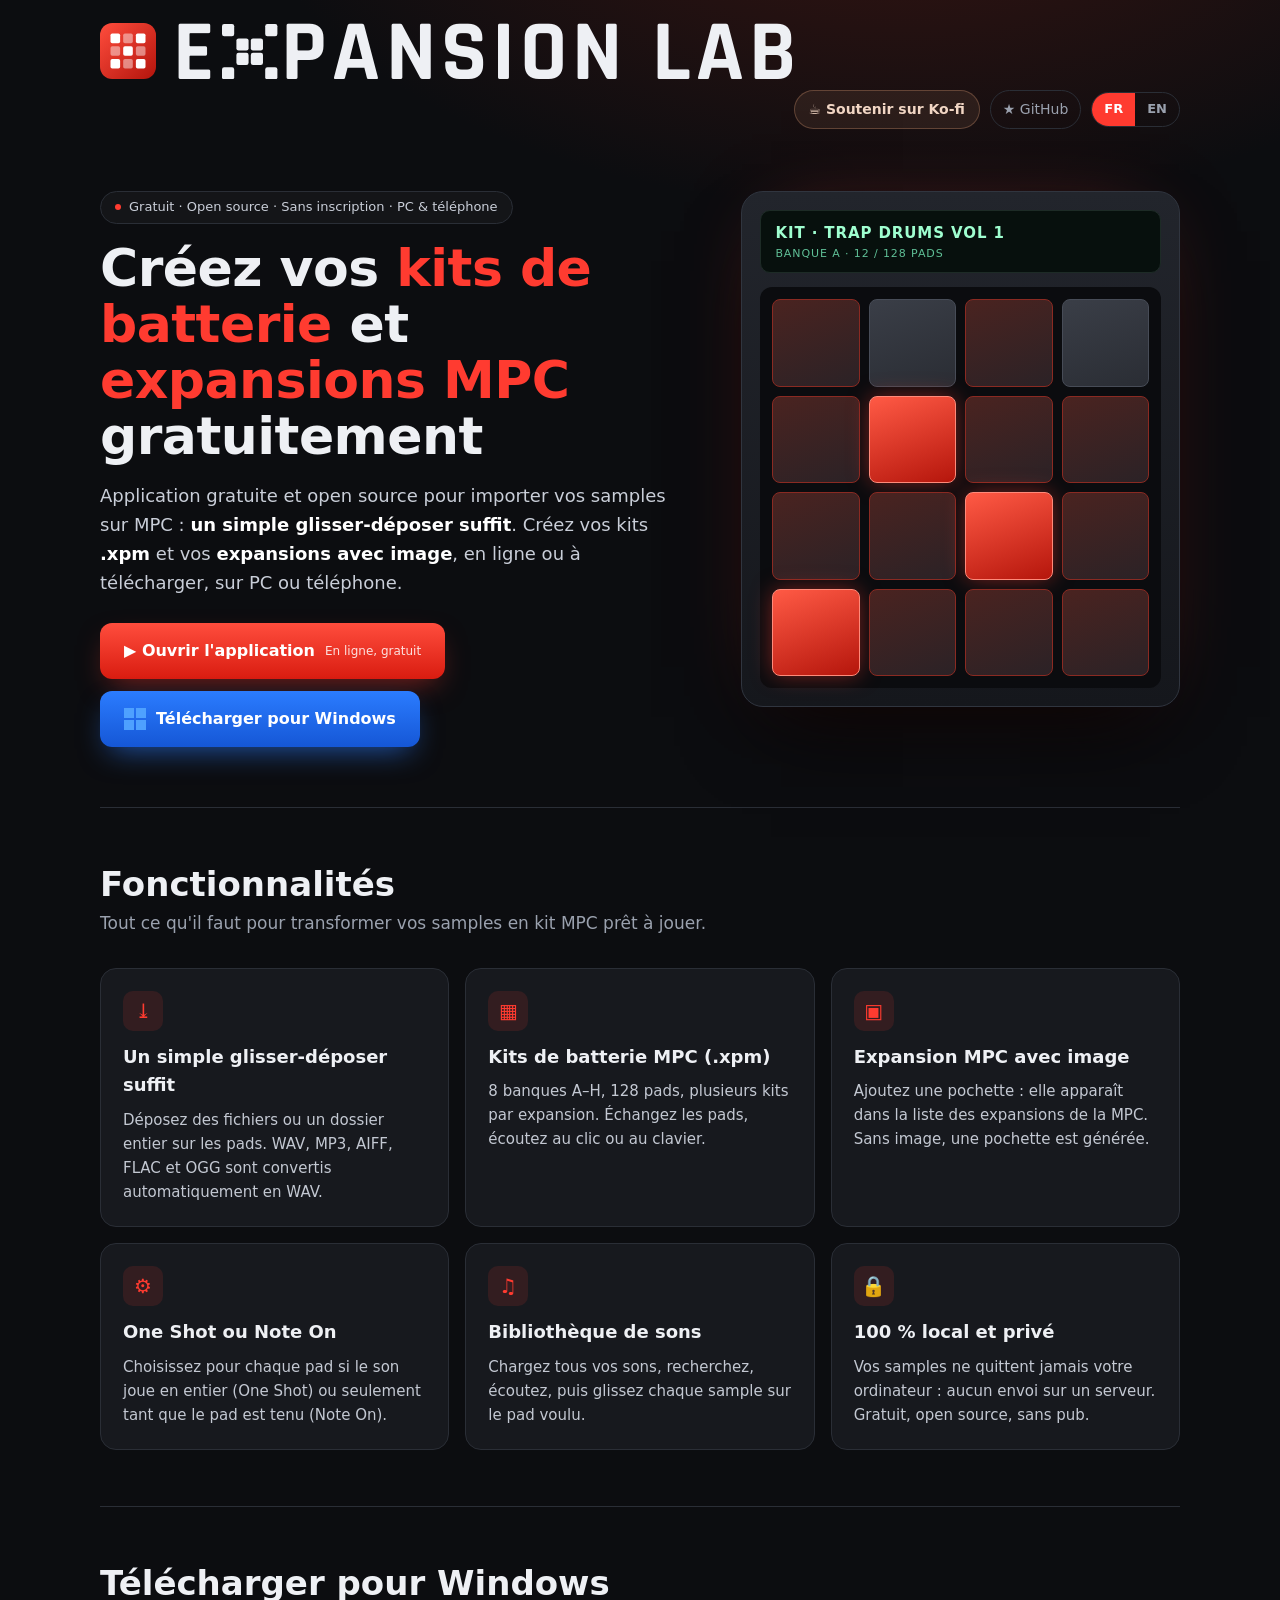
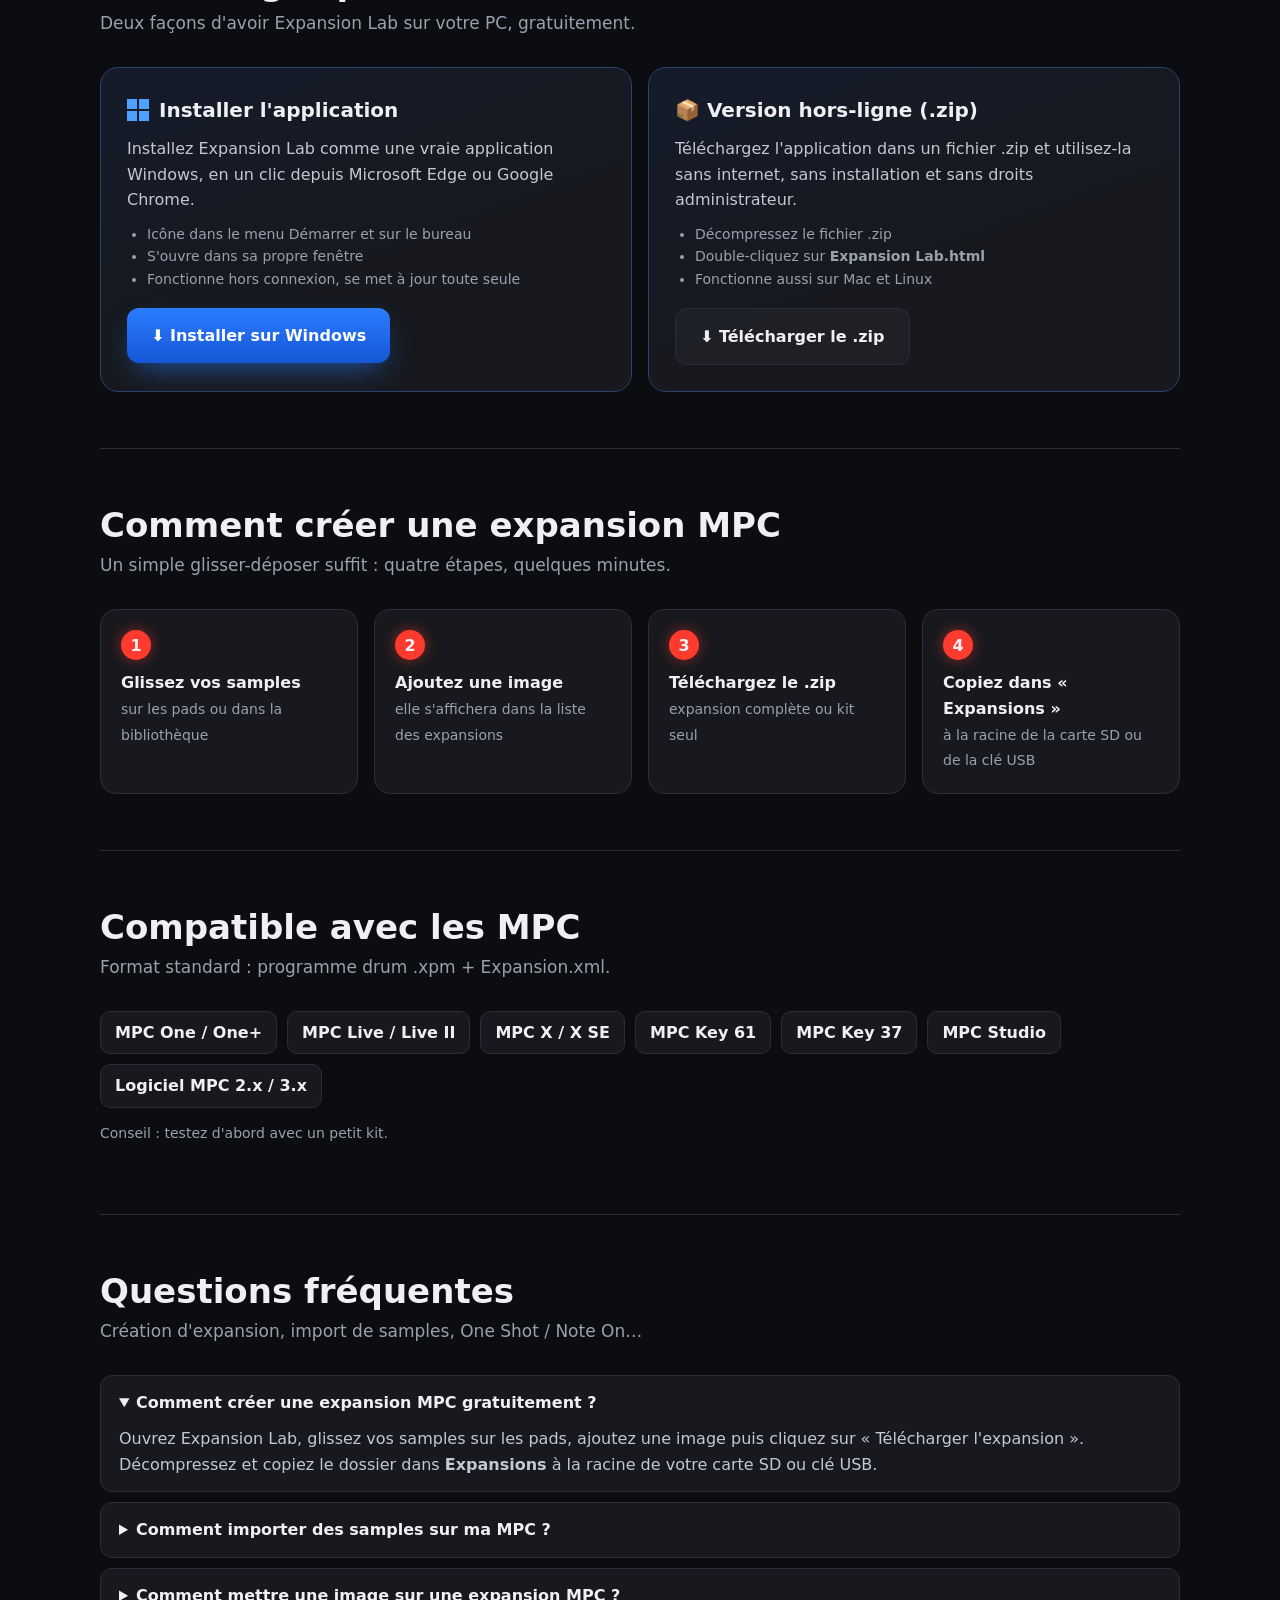
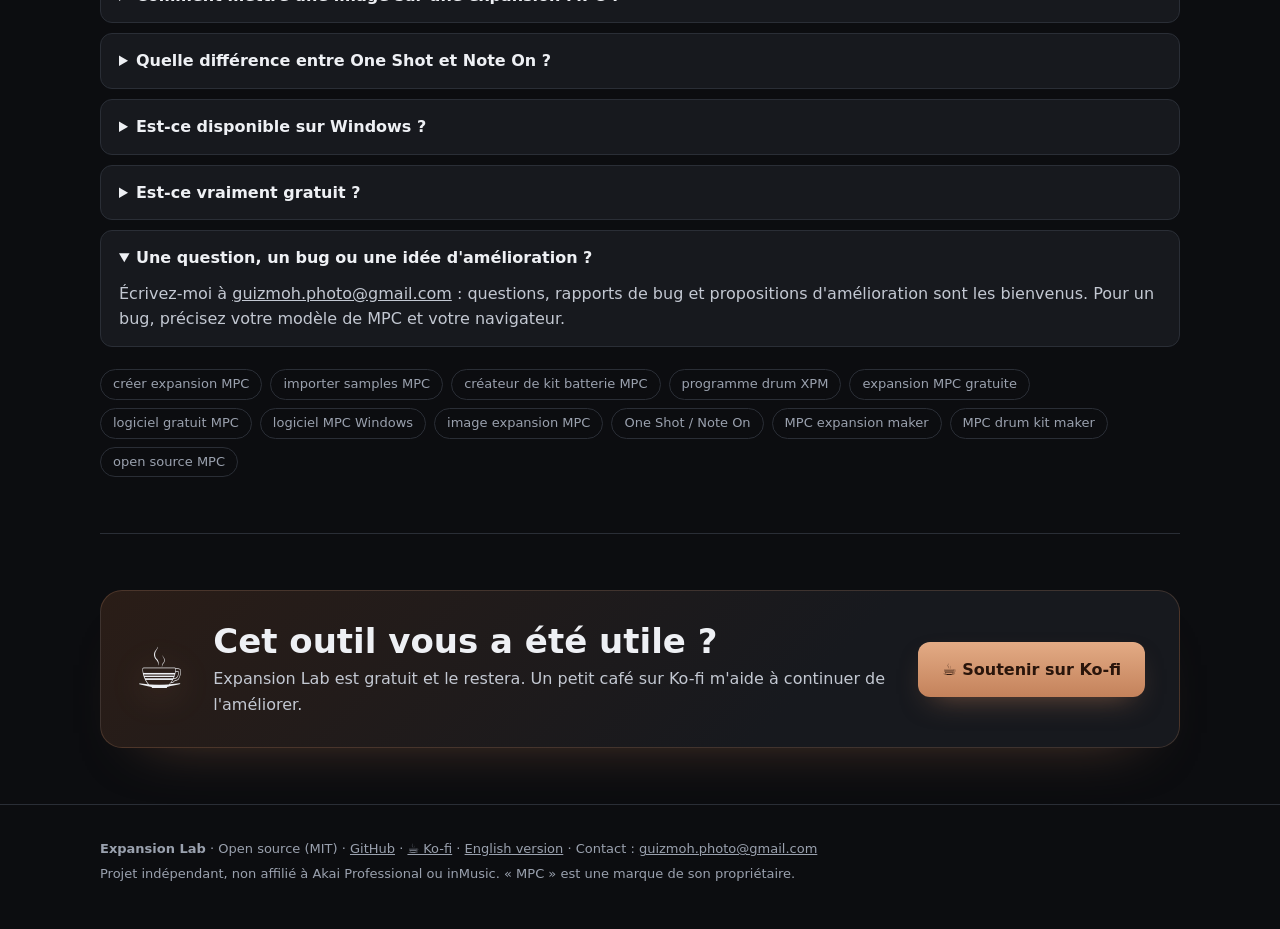
==== commit a012bc4f: "Accueil : bandeau aligné, intro raccourcie, contact dans la FAQ - Bandeau « Gratuit · Open source… »" ====
--- a/index.html
+++ b/index.html
@@ -13,6 +13,8 @@
 <link rel="alternate" hreflang="en" href="https://guizmoh.github.io/expansion-lab/en/">
 <link rel="alternate" hreflang="x-default" href="https://guizmoh.github.io/expansion-lab/en/">
 <link rel="icon" href="favicon.svg" type="image/svg+xml">
+<link rel="icon" href="icons/favicon-32.png" type="image/png" sizes="32x32">
+<link rel="apple-touch-icon" href="icons/apple-touch-icon.png">
 <link rel="manifest" href="manifest.webmanifest">
 <meta name="theme-color" content="#0c0d10">
 <meta property="og:type" content="website">
@@ -29,7 +31,7 @@
 <meta name="twitter:image" content="https://guizmoh.github.io/expansion-lab/og-image.png">
 <link rel="preconnect" href="https://fonts.googleapis.com">
 <link href="https://fonts.googleapis.com/css2?family=Rajdhani:wght@700&display=swap" rel="stylesheet">
-<link rel="stylesheet" href="assets/site.css?v=6">
+<link rel="stylesheet" href="assets/site.css?v=7">
 <script type="application/ld+json">
 {
   "@context": "https://schema.org",
@@ -79,10 +81,9 @@
 
   <header class="hero">
     <div>
-      <span class="badge">● Gratuit · Open source · Sans inscription · Windows &amp; en ligne</span>
+      <span class="badge"><i class="dot"></i>Gratuit · Open source · Sans inscription · PC &amp; téléphone</span>
       <h1>Créez vos <em>kits de batterie</em> et <em>expansions MPC</em> gratuitement</h1>
-      <p class="dnd">⤓ Un simple glisser-déposer suffit : déposez vos sons sur les pads, votre expansion est prête.</p>
-      <p class="lead">Application gratuite et open source pour <strong>importer vos samples sur MPC</strong>, créer des <strong>programmes drum (.xpm)</strong> et des <strong>expansions MPC avec image</strong> visible dans la liste des expansions. Utilisez-la en ligne ou <strong>téléchargez-la pour Windows</strong>.</p>
+      <p class="lead">Application gratuite et open source pour importer vos samples sur MPC : <strong>un simple glisser-déposer suffit</strong>. Créez vos kits <strong>.xpm</strong> et vos <strong>expansions avec image</strong>, en ligne ou à télécharger, sur PC ou téléphone.</p>
       <div class="cta">
         <a class="btn main" href="mpc-expansion-maker.html?lang=fr" data-setlang="fr">▶ Ouvrir l'application<small>En ligne, gratuit</small></a>
         <a class="btn win" href="#windows"><span class="winlogo"><i></i><i></i><i></i><i></i></span> Télécharger pour Windows</a>
@@ -159,6 +160,7 @@
     <details><summary>Quelle différence entre One Shot et Note On ?</summary><p><b>One Shot</b> : le son est joué en entier, même si vous relâchez le pad (kicks, snares, claps). <b>Note On</b> : le son s'arrête quand vous relâchez le pad (808 longues, nappes, voix). Réglable pad par pad avec le bouton ⚙.</p></details>
     <details><summary>Est-ce disponible sur Windows ?</summary><p>Oui : installez-la comme une application depuis Edge ou Chrome, ou téléchargez la version hors-ligne (.zip). Voir la section <a href="#windows">Télécharger pour Windows</a>.</p></details>
     <details><summary>Est-ce vraiment gratuit ?</summary><p>Oui : gratuit, open source (licence MIT), sans inscription ni publicité.</p></details>
+    <details open><summary>Une question, un bug ou une idée d'amélioration ?</summary><p>Écrivez-moi à <a href="mailto:guizmoh.photo@gmail.com?subject=Expansion%20Lab">guizmoh.photo@gmail.com</a> : questions, rapports de bug et propositions d'amélioration sont les bienvenus. Pour un bug, précisez votre modèle de MPC et votre navigateur.</p></details>
     <div class="tags">
       <span>créer expansion MPC</span><span>importer samples MPC</span><span>créateur de kit batterie MPC</span><span>programme drum XPM</span>
       <span>expansion MPC gratuite</span><span>logiciel gratuit MPC</span><span>logiciel MPC Windows</span><span>image expansion MPC</span>
--- a/assets/site.css
+++ b/assets/site.css
@@ -23,13 +23,14 @@
 .langsw a.on{background:var(--red);color:#fff}
 .langsw a:not(.on):hover{color:var(--text)}
 @media(max-width:700px){.kofi-mini,nav a.gh{display:none}}
-.hero{display:grid;grid-template-columns:1.15fr .85fr;gap:48px;align-items:center;padding:40px 0 60px}
+.hero{display:grid;grid-template-columns:1.15fr .85fr;gap:48px;align-items:start;padding:40px 0 60px}
 @media(max-width:860px){.hero{grid-template-columns:1fr;gap:32px;padding-top:16px}}
-.badge{display:inline-flex;gap:8px;align-items:center;font-size:13px;color:var(--ok);background:#3ddc8414;border:1px solid #3ddc8433;padding:4px 12px;border-radius:20px}
+.badge{display:inline-flex;gap:8px;align-items:center;font-size:13px;color:#c9ced8;background:#ffffff08;border:1px solid var(--line);padding:5px 14px;border-radius:20px}
+.badge .dot{width:6px;height:6px;border-radius:50%;background:var(--red);flex:none}
 h1{font-size:clamp(32px,5vw,52px);line-height:1.08;margin:16px 0 18px;letter-spacing:-.01em}
 h1 em{font-style:normal;color:var(--red)}
-.dnd{display:inline-block;margin:0 0 16px;padding:9px 16px;font-size:17px;font-weight:600;color:#fff;background:#ff3b3014;border:1px solid #ff3b3040;border-radius:12px}
-.lead{color:#c9ced8;margin:0 0 6px;font-size:17px}
+.lead{color:#c9ced8;margin:0 0 6px;font-size:18px;max-width:34em}
+.lead strong{color:#fff}
 .cta{display:flex;gap:12px;flex-wrap:wrap;margin-top:26px}
 .btn{display:inline-flex;align-items:center;gap:10px;padding:15px 24px;border-radius:12px;font-weight:700;text-decoration:none;transition:transform .15s;border:0;font:inherit;font-weight:700;cursor:pointer;color:inherit}
 .btn:hover{transform:translateY(-2px)}
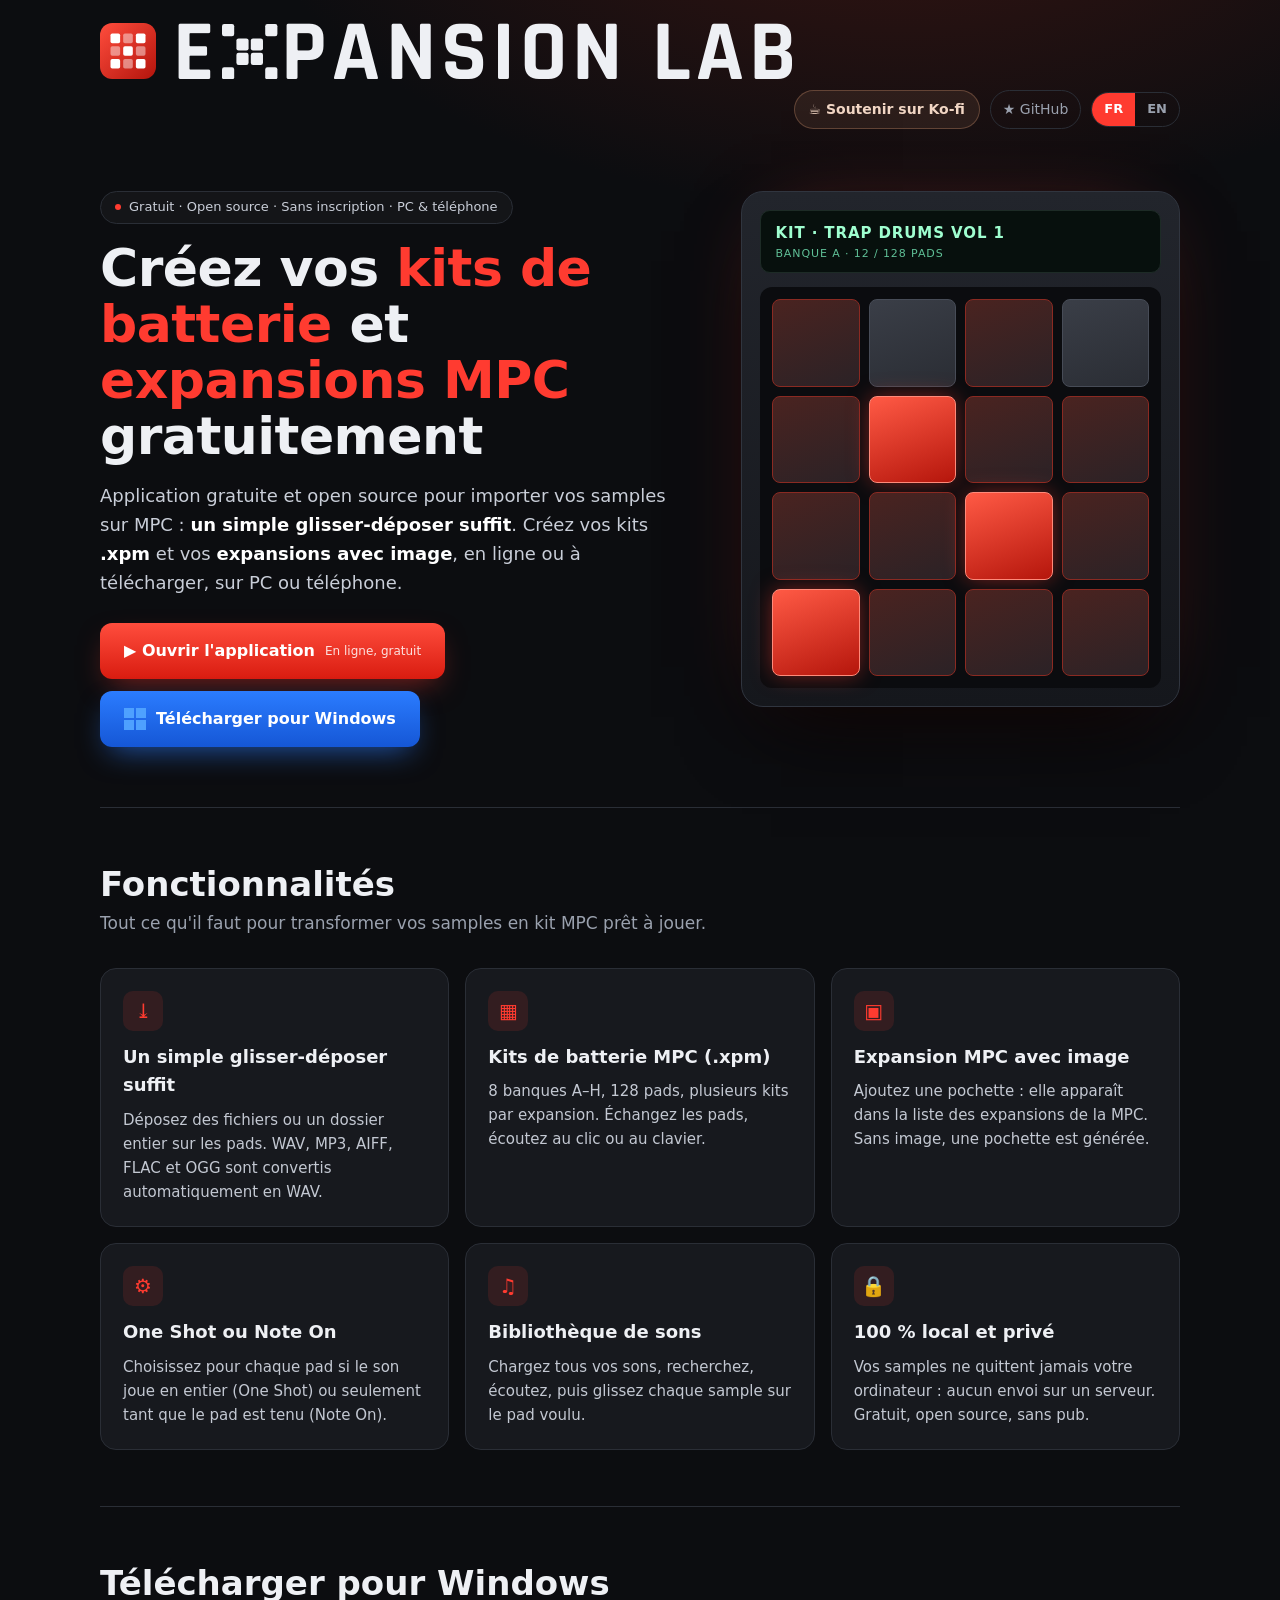
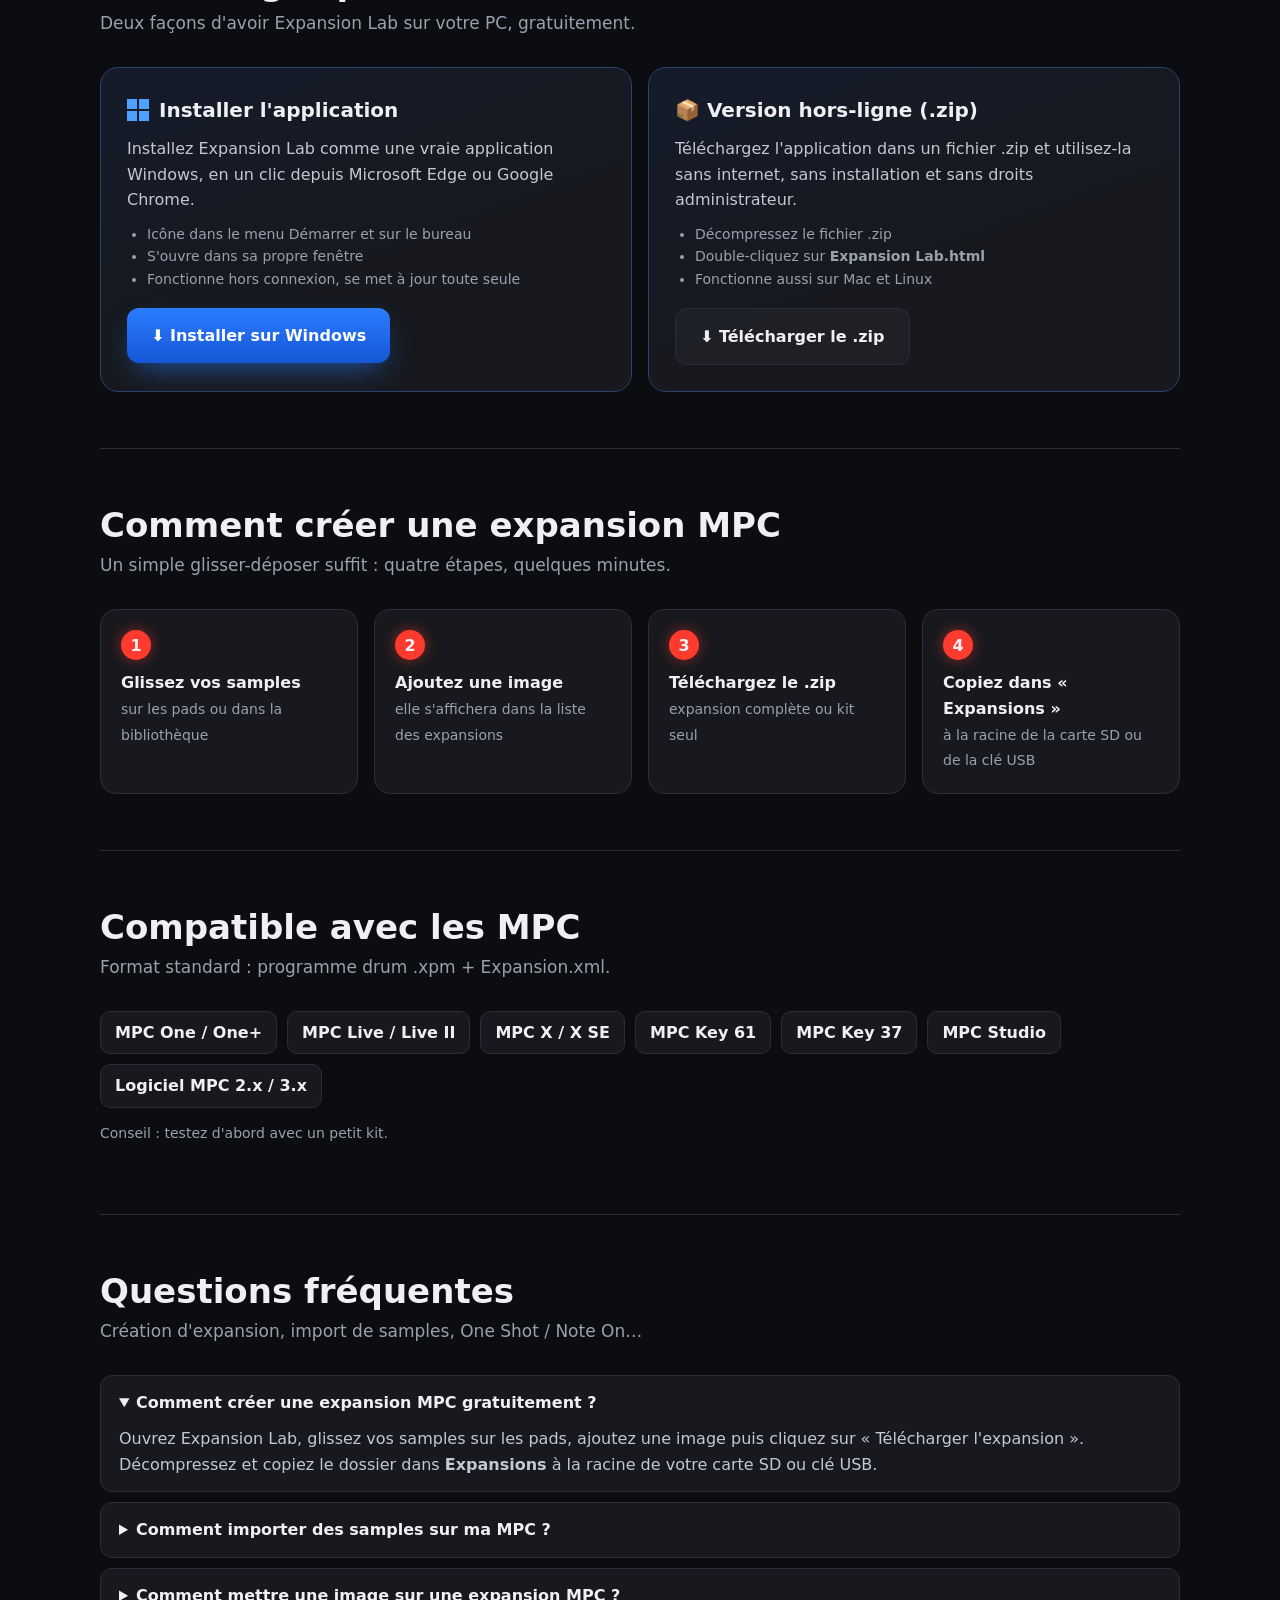
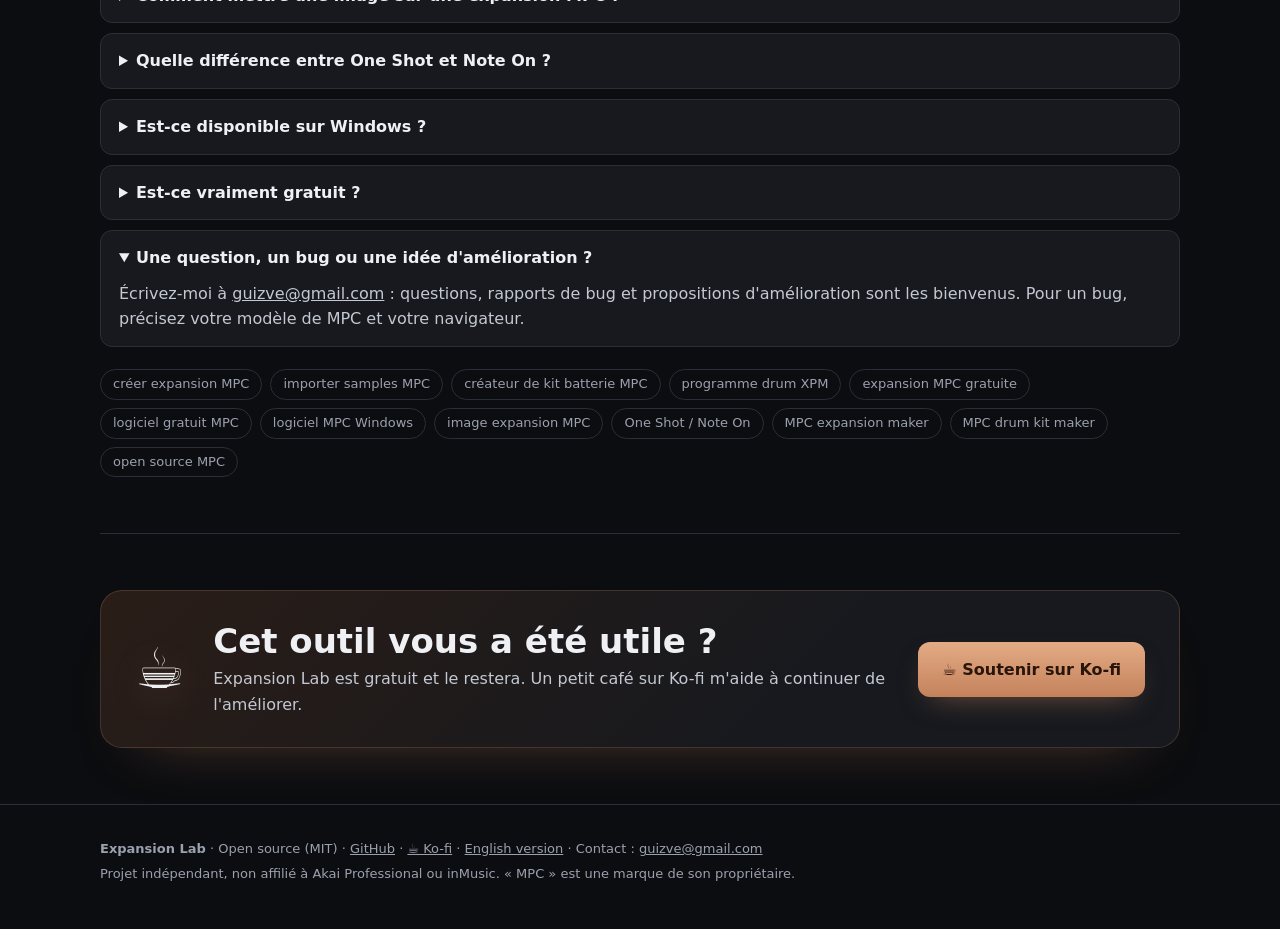
==== commit 31a9fa35: "Contact : nouvelle adresse e-mail Co-Authored-By: Claude Opus 5.5 <noreply@anthropic.com>" ====
--- a/index.html
+++ b/index.html
@@ -160,7 +160,7 @@
     <details><summary>Quelle différence entre One Shot et Note On ?</summary><p><b>One Shot</b> : le son est joué en entier, même si vous relâchez le pad (kicks, snares, claps). <b>Note On</b> : le son s'arrête quand vous relâchez le pad (808 longues, nappes, voix). Réglable pad par pad avec le bouton ⚙.</p></details>
     <details><summary>Est-ce disponible sur Windows ?</summary><p>Oui : installez-la comme une application depuis Edge ou Chrome, ou téléchargez la version hors-ligne (.zip). Voir la section <a href="#windows">Télécharger pour Windows</a>.</p></details>
     <details><summary>Est-ce vraiment gratuit ?</summary><p>Oui : gratuit, open source (licence MIT), sans inscription ni publicité.</p></details>
-    <details open><summary>Une question, un bug ou une idée d'amélioration ?</summary><p>Écrivez-moi à <a href="mailto:guizmoh.photo@gmail.com?subject=Expansion%20Lab">guizmoh.photo@gmail.com</a> : questions, rapports de bug et propositions d'amélioration sont les bienvenus. Pour un bug, précisez votre modèle de MPC et votre navigateur.</p></details>
+    <details open><summary>Une question, un bug ou une idée d'amélioration ?</summary><p>Écrivez-moi à <a href="mailto:guizve@gmail.com?subject=Expansion%20Lab">guizve@gmail.com</a> : questions, rapports de bug et propositions d'amélioration sont les bienvenus. Pour un bug, précisez votre modèle de MPC et votre navigateur.</p></details>
     <div class="tags">
       <span>créer expansion MPC</span><span>importer samples MPC</span><span>créateur de kit batterie MPC</span><span>programme drum XPM</span>
       <span>expansion MPC gratuite</span><span>logiciel gratuit MPC</span><span>logiciel MPC Windows</span><span>image expansion MPC</span>
@@ -181,7 +181,7 @@
 </div>
 <footer>
   <div class="wrap">
-    <p><b>Expansion Lab</b> · Open source (MIT) · <a href="https://github.com/Guizmoh/expansion-lab">GitHub</a> · <a href="https://ko-fi.com/omnipotard" target="_blank" rel="noopener">☕ Ko-fi</a> · <a href="en/" hreflang="en">English version</a> · Contact : <a href="mailto:guizmoh.photo@gmail.com">guizmoh.photo@gmail.com</a></p>
+    <p><b>Expansion Lab</b> · Open source (MIT) · <a href="https://github.com/Guizmoh/expansion-lab">GitHub</a> · <a href="https://ko-fi.com/omnipotard" target="_blank" rel="noopener">☕ Ko-fi</a> · <a href="en/" hreflang="en">English version</a> · Contact : <a href="mailto:guizve@gmail.com">guizve@gmail.com</a></p>
     <p>Projet indépendant, non affilié à Akai Professional ou inMusic. « MPC » est une marque de son propriétaire.</p>
   </div>
 </footer>
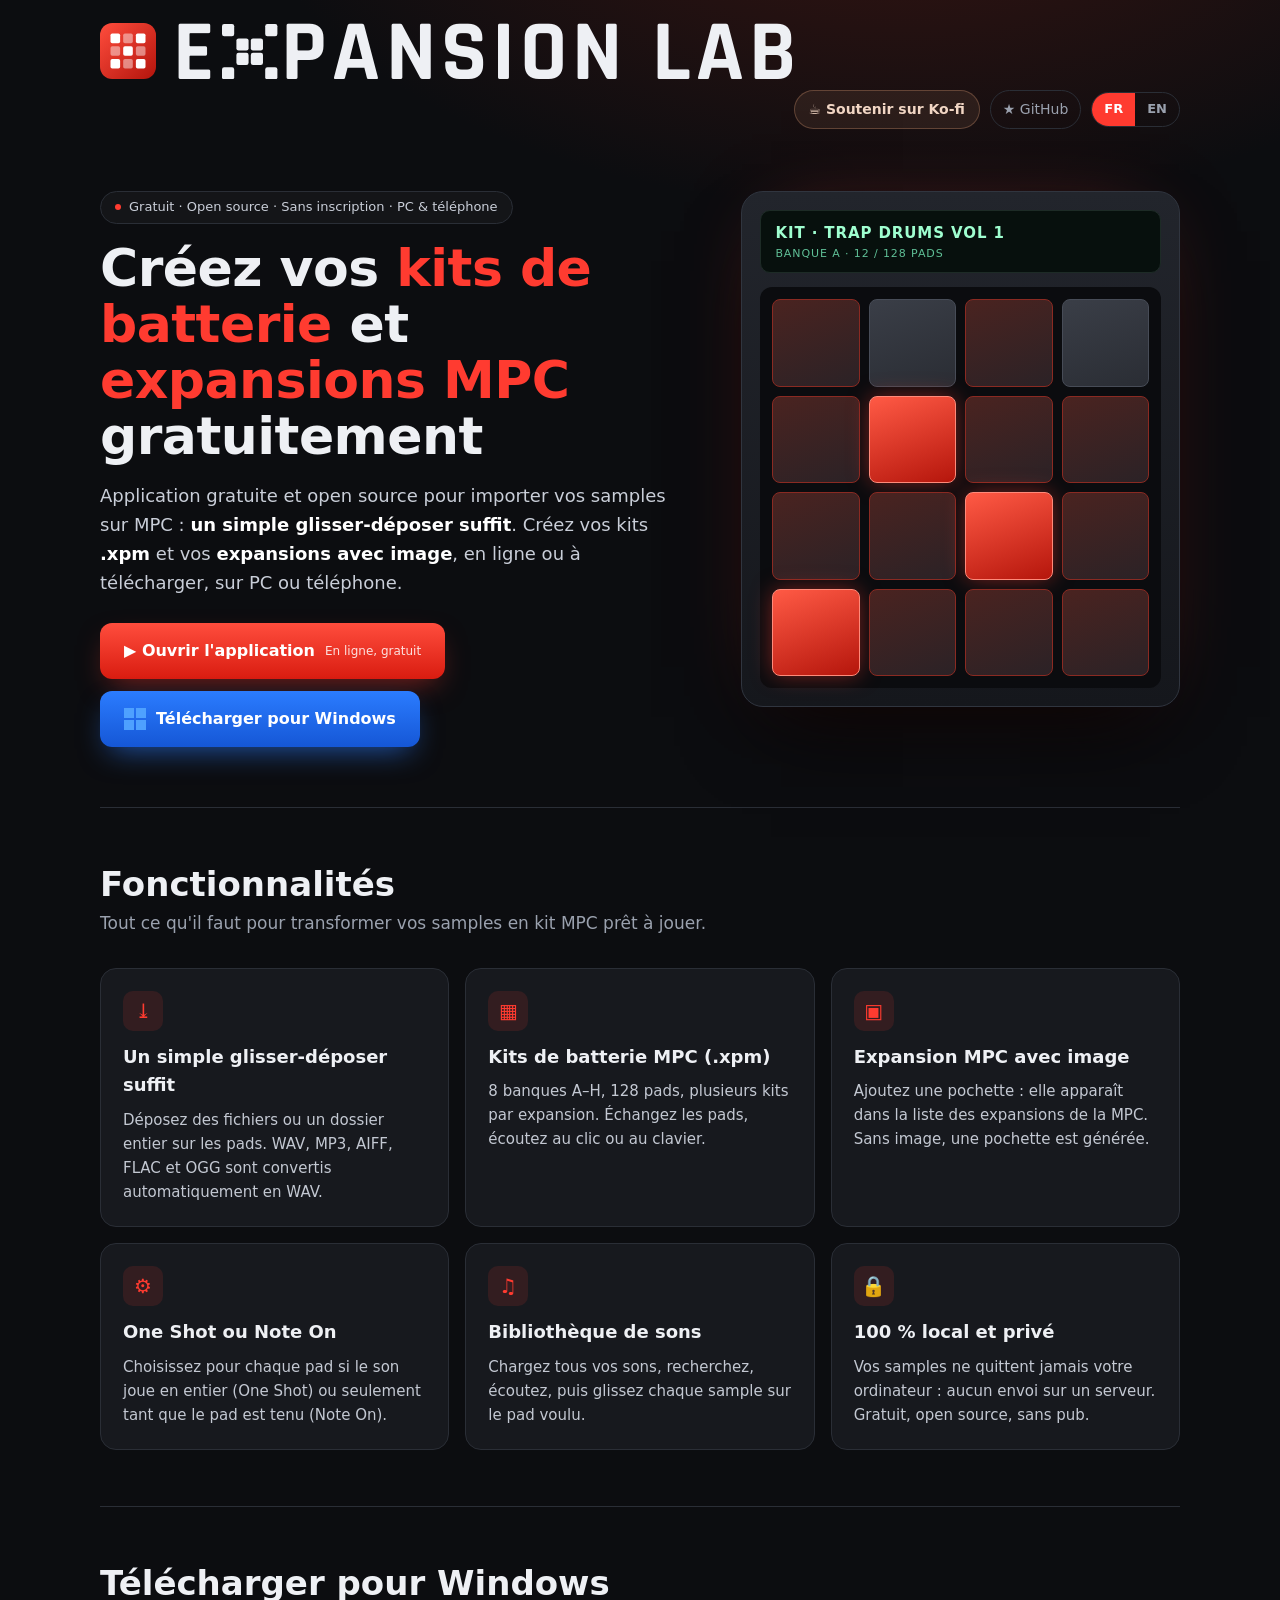
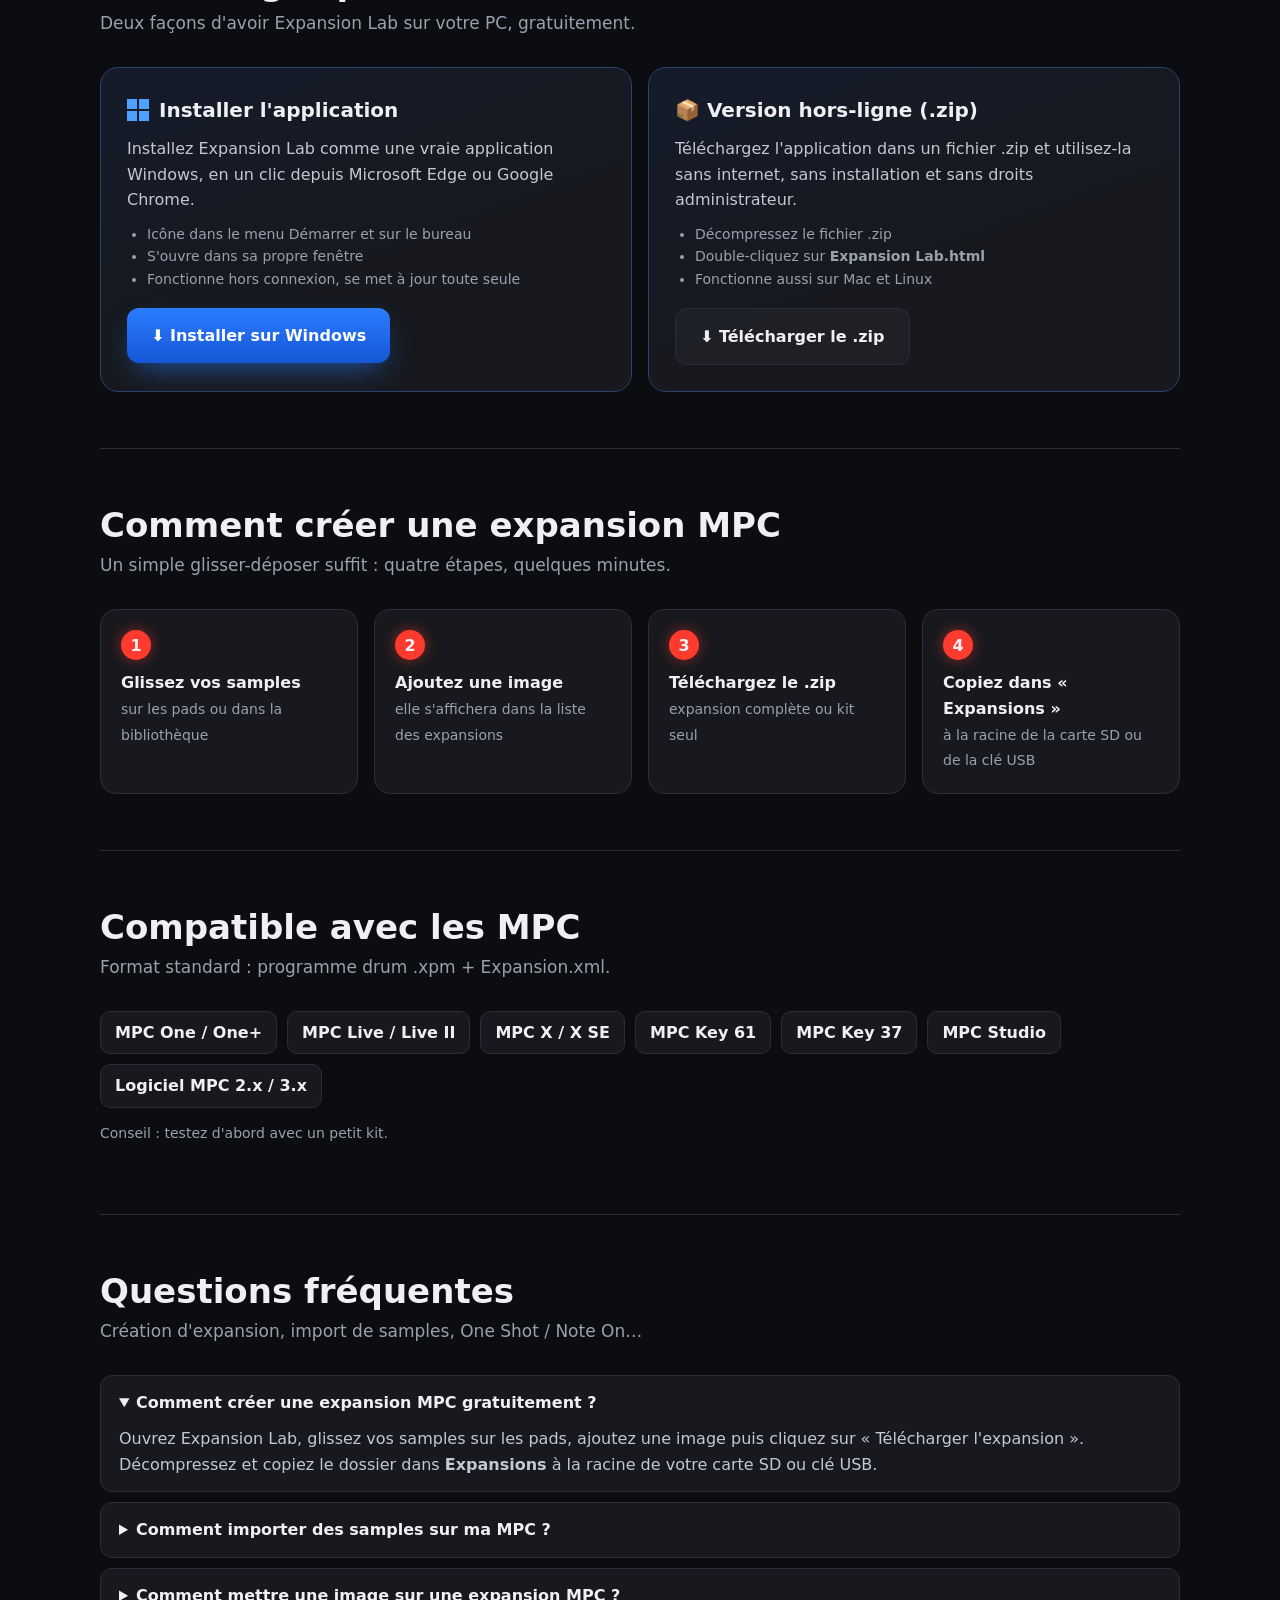
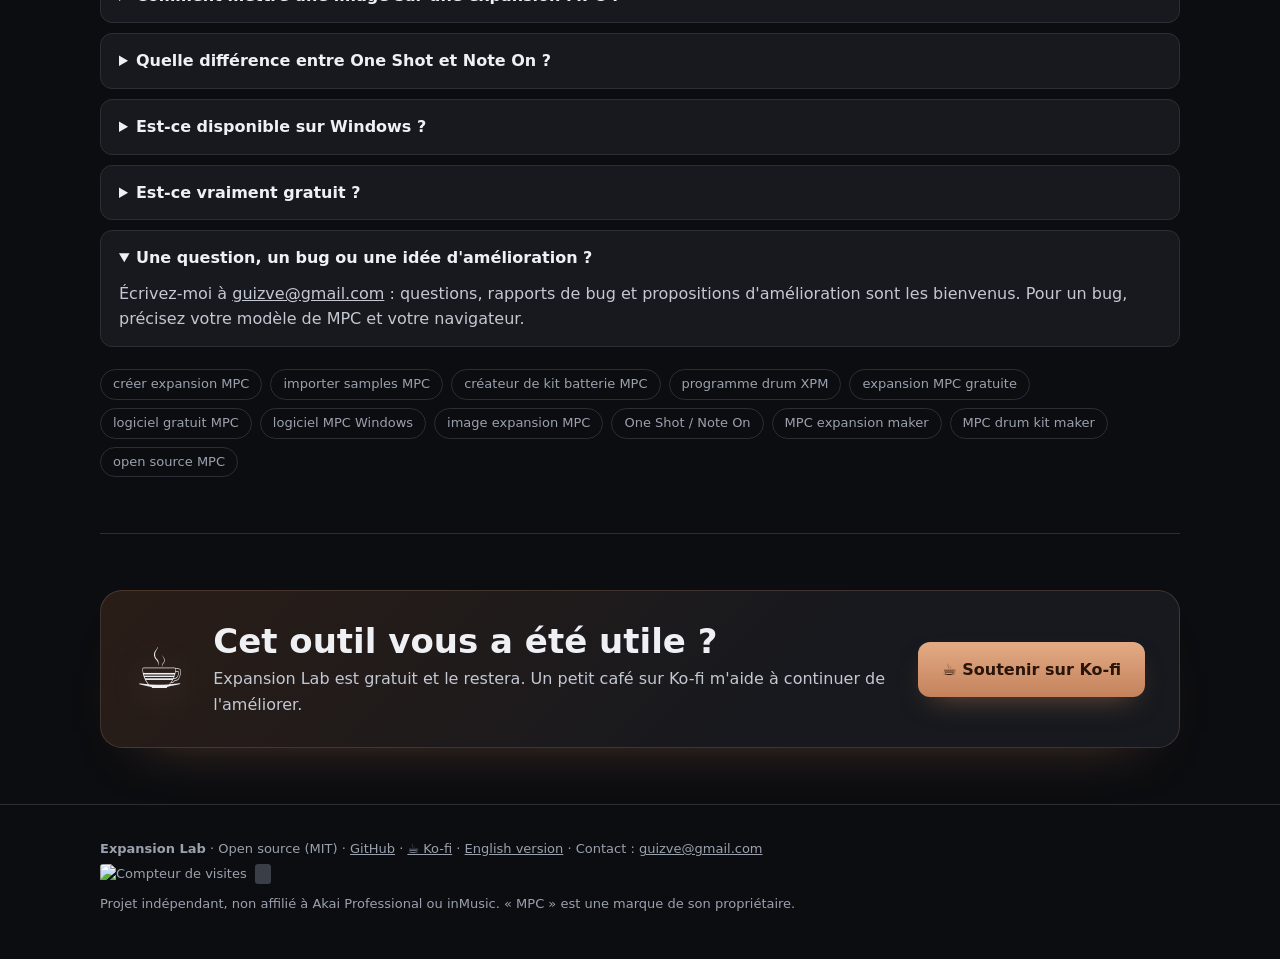
==== commit 9e3debfe: "Compteurs de visites et de téléchargements en bas de page - Compteur de visites (hits.sh), commun au" ====
--- a/index.html
+++ b/index.html
@@ -31,7 +31,7 @@
 <meta name="twitter:image" content="https://guizmoh.github.io/expansion-lab/og-image.png">
 <link rel="preconnect" href="https://fonts.googleapis.com">
 <link href="https://fonts.googleapis.com/css2?family=Rajdhani:wght@700&display=swap" rel="stylesheet">
-<link rel="stylesheet" href="assets/site.css?v=7">
+<link rel="stylesheet" href="assets/site.css?v=8">
 <script type="application/ld+json">
 {
   "@context": "https://schema.org",
@@ -41,7 +41,7 @@
   "applicationCategory": "MultimediaApplication",
   "operatingSystem": "Windows, macOS, Linux, ChromeOS (navigateur web)",
   "url": "https://guizmoh.github.io/expansion-lab/",
-  "downloadUrl": "https://guizmoh.github.io/expansion-lab/downloads/Expansion-Lab-Windows.zip",
+  "downloadUrl": "https://github.com/Guizmoh/expansion-lab/releases/latest/download/Expansion-Lab-Windows.zip",
   "license": "https://opensource.org/licenses/MIT",
   "isAccessibleForFree": true,
   "inLanguage": ["fr", "en"],
@@ -128,7 +128,7 @@
         <h3>📦 Version hors-ligne (.zip)</h3>
         <p>Téléchargez l'application dans un fichier .zip et utilisez-la sans internet, sans installation et sans droits administrateur.</p>
         <ul><li>Décompressez le fichier .zip</li><li>Double-cliquez sur <b>Expansion Lab.html</b></li><li>Fonctionne aussi sur Mac et Linux</li></ul>
-        <a class="btn alt" href="downloads/Expansion-Lab-Windows.zip" download>⬇ Télécharger le .zip</a>
+        <a class="btn alt" href="https://github.com/Guizmoh/expansion-lab/releases/latest/download/Expansion-Lab-Windows.zip" download>⬇ Télécharger le .zip</a>
       </div>
     </div>
   </section>
@@ -182,9 +182,10 @@
 <footer>
   <div class="wrap">
     <p><b>Expansion Lab</b> · Open source (MIT) · <a href="https://github.com/Guizmoh/expansion-lab">GitHub</a> · <a href="https://ko-fi.com/omnipotard" target="_blank" rel="noopener">☕ Ko-fi</a> · <a href="en/" hreflang="en">English version</a> · Contact : <a href="mailto:guizve@gmail.com">guizve@gmail.com</a></p>
+    <p class="stats"><img src="https://hits.sh/guizmoh.github.io/expansion-lab.svg?style=flat-square&amp;color=3a3e47&amp;labelColor=17191e&amp;label=visites" alt="Compteur de visites" height="20"> <span class="dl" id="dlCount" data-one="téléchargement Windows" data-many="téléchargements Windows" hidden></span></p>
     <p>Projet indépendant, non affilié à Akai Professional ou inMusic. « MPC » est une marque de son propriétaire.</p>
   </div>
 </footer>
-<script src="assets/site.js?v=3"></script>
+<script src="assets/site.js?v=4"></script>
 </body>
 </html>
--- a/assets/site.css
+++ b/assets/site.css
@@ -87,3 +87,7 @@
 .kofi p{margin:0;color:#c3c8d2}
 footer{border-top:1px solid var(--line);padding:30px 0 40px;color:var(--muted);font-size:13px}
 footer p{margin:4px 0}
+
+.stats{display:flex;gap:8px;align-items:center;flex-wrap:wrap;margin:0 0 10px!important}
+.stats img{display:block;border-radius:3px}
+.stats .dl{display:inline-flex;align-items:center;height:20px;padding:0 8px;border-radius:3px;background:#3a3e47;color:#fff;font:11px Verdana,Geneva,sans-serif}
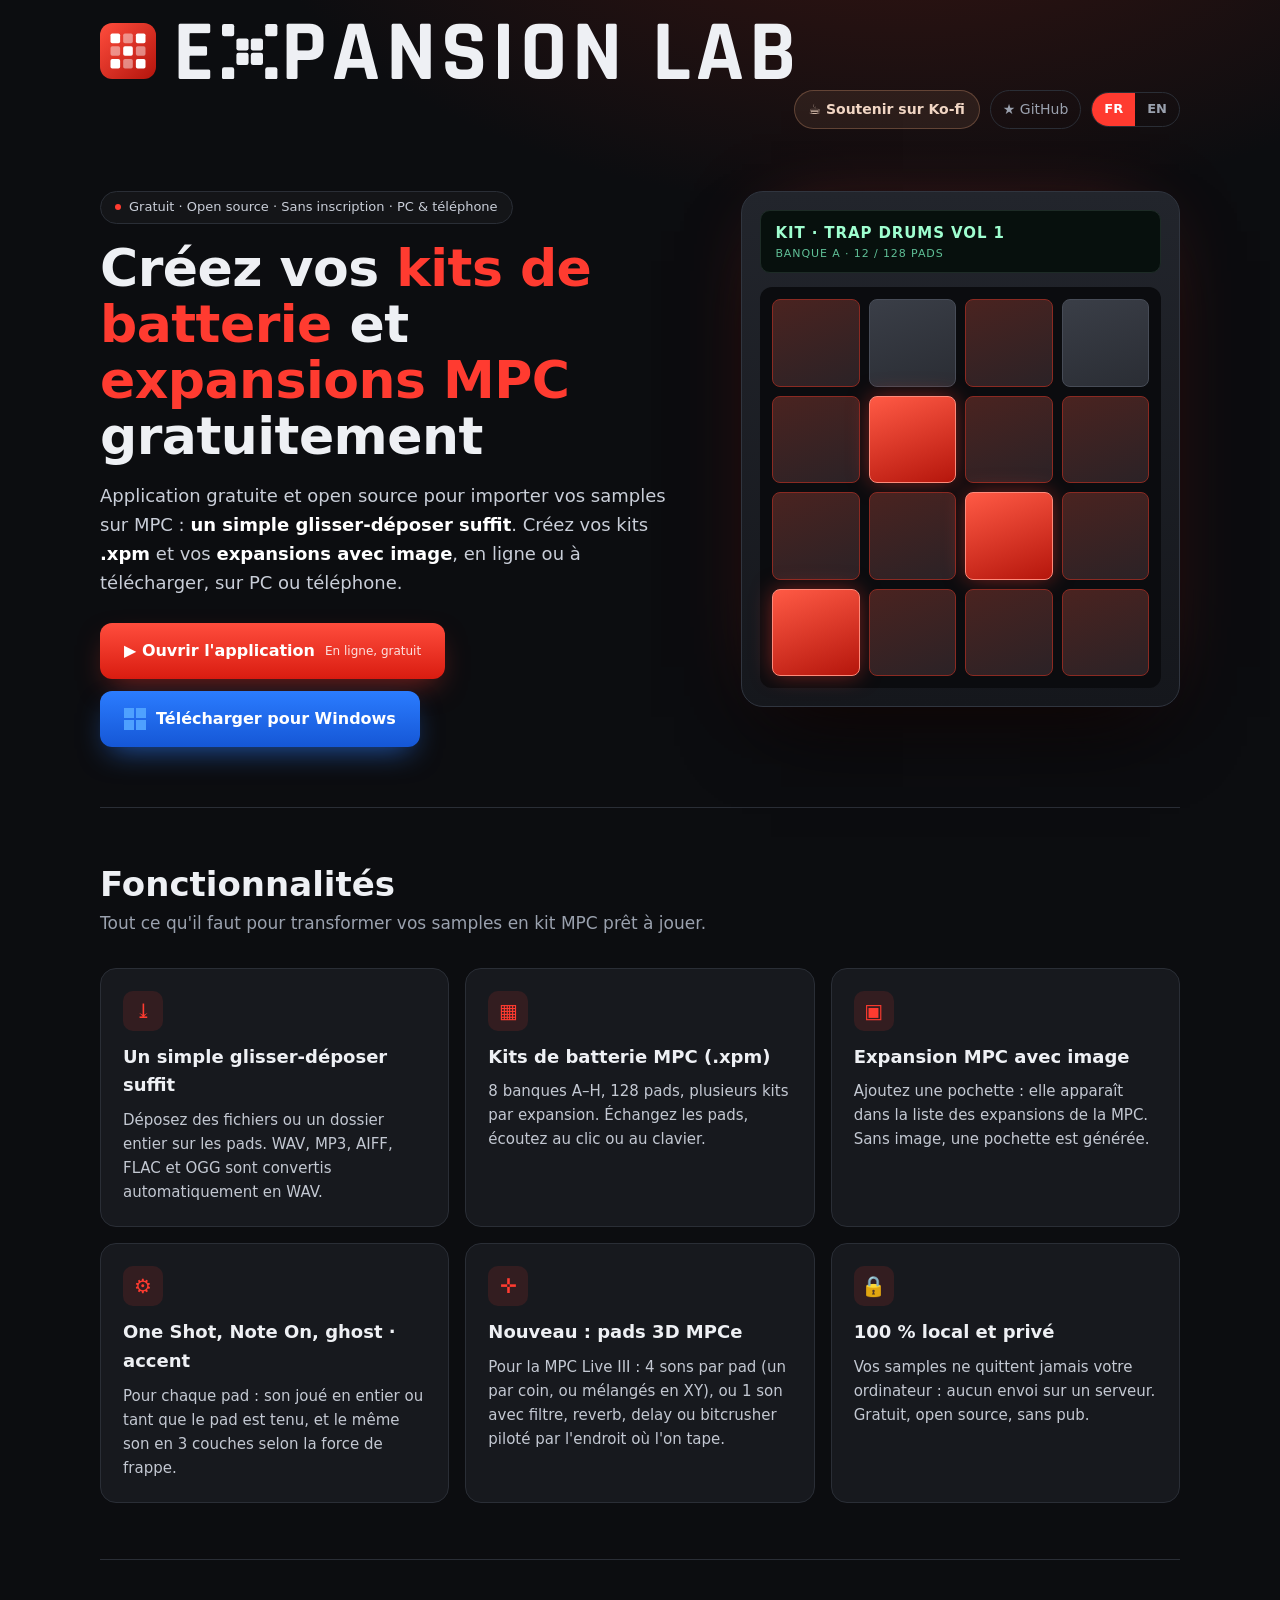
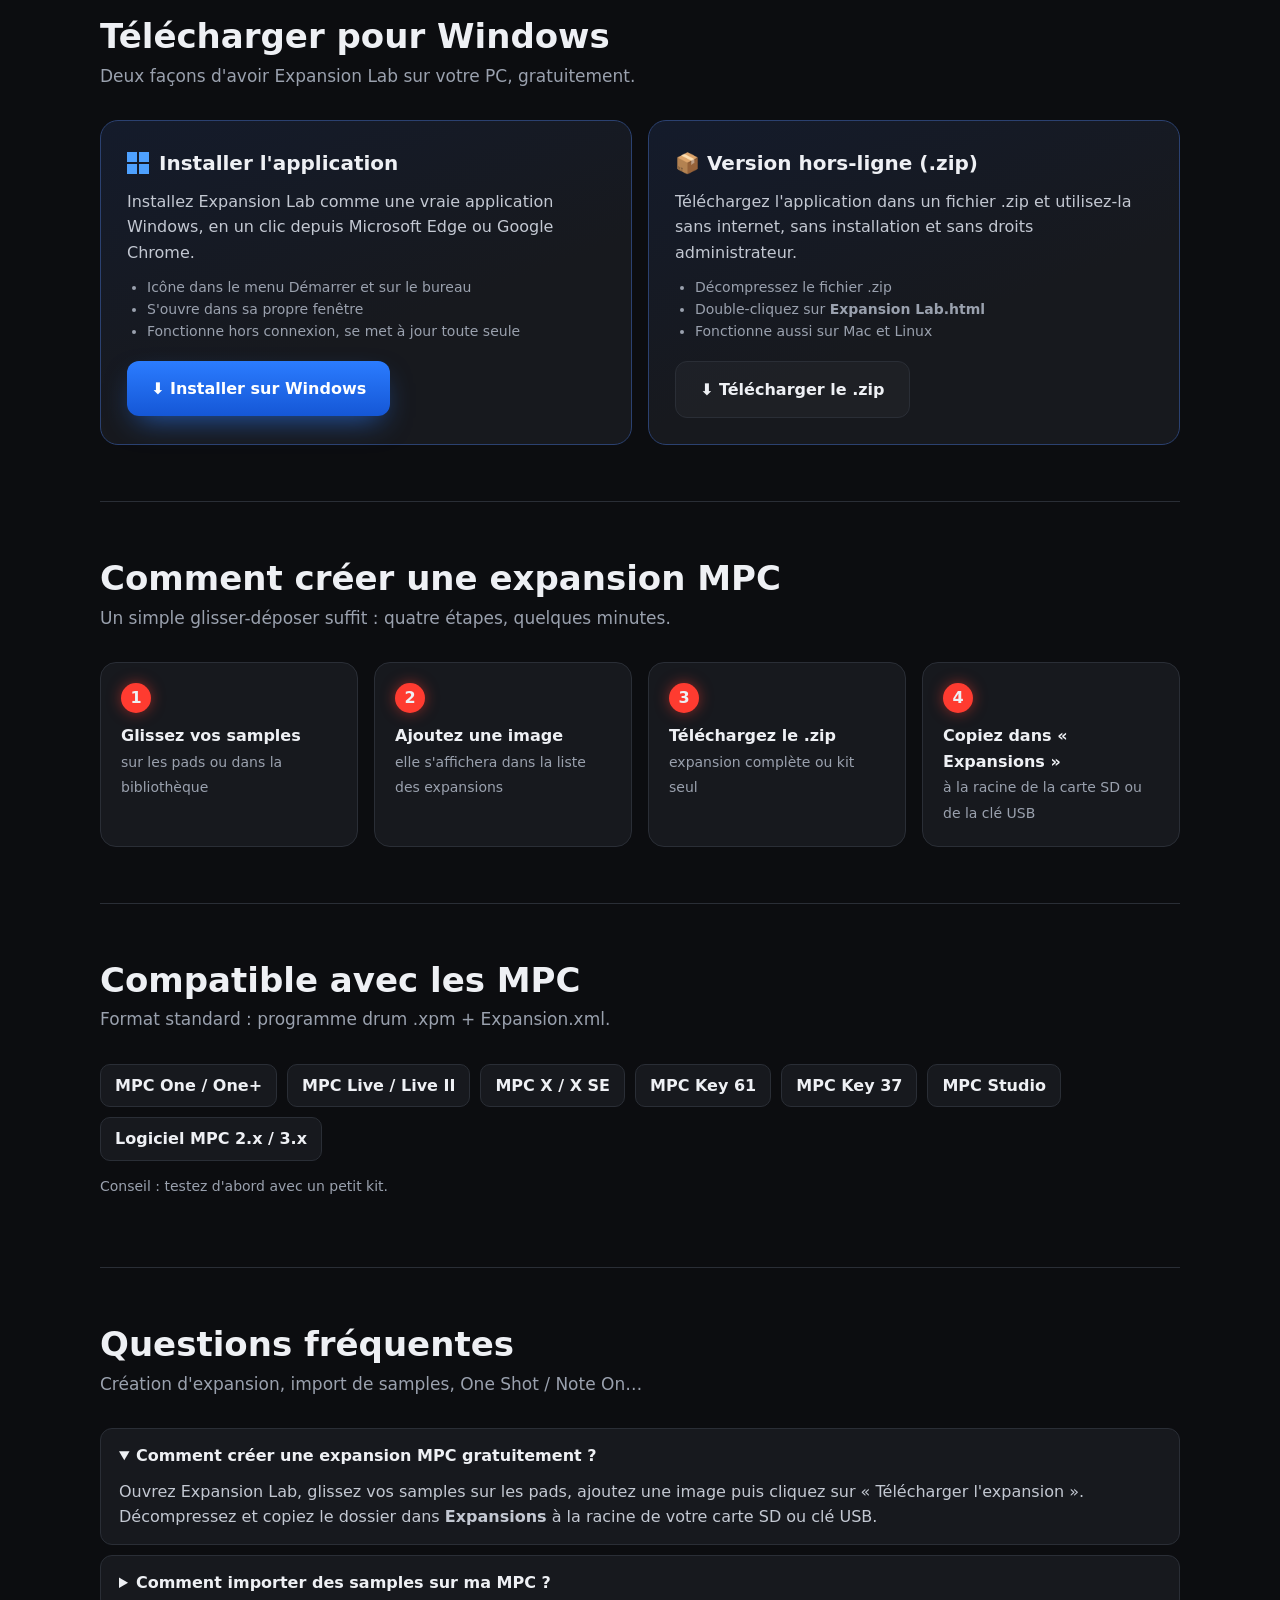
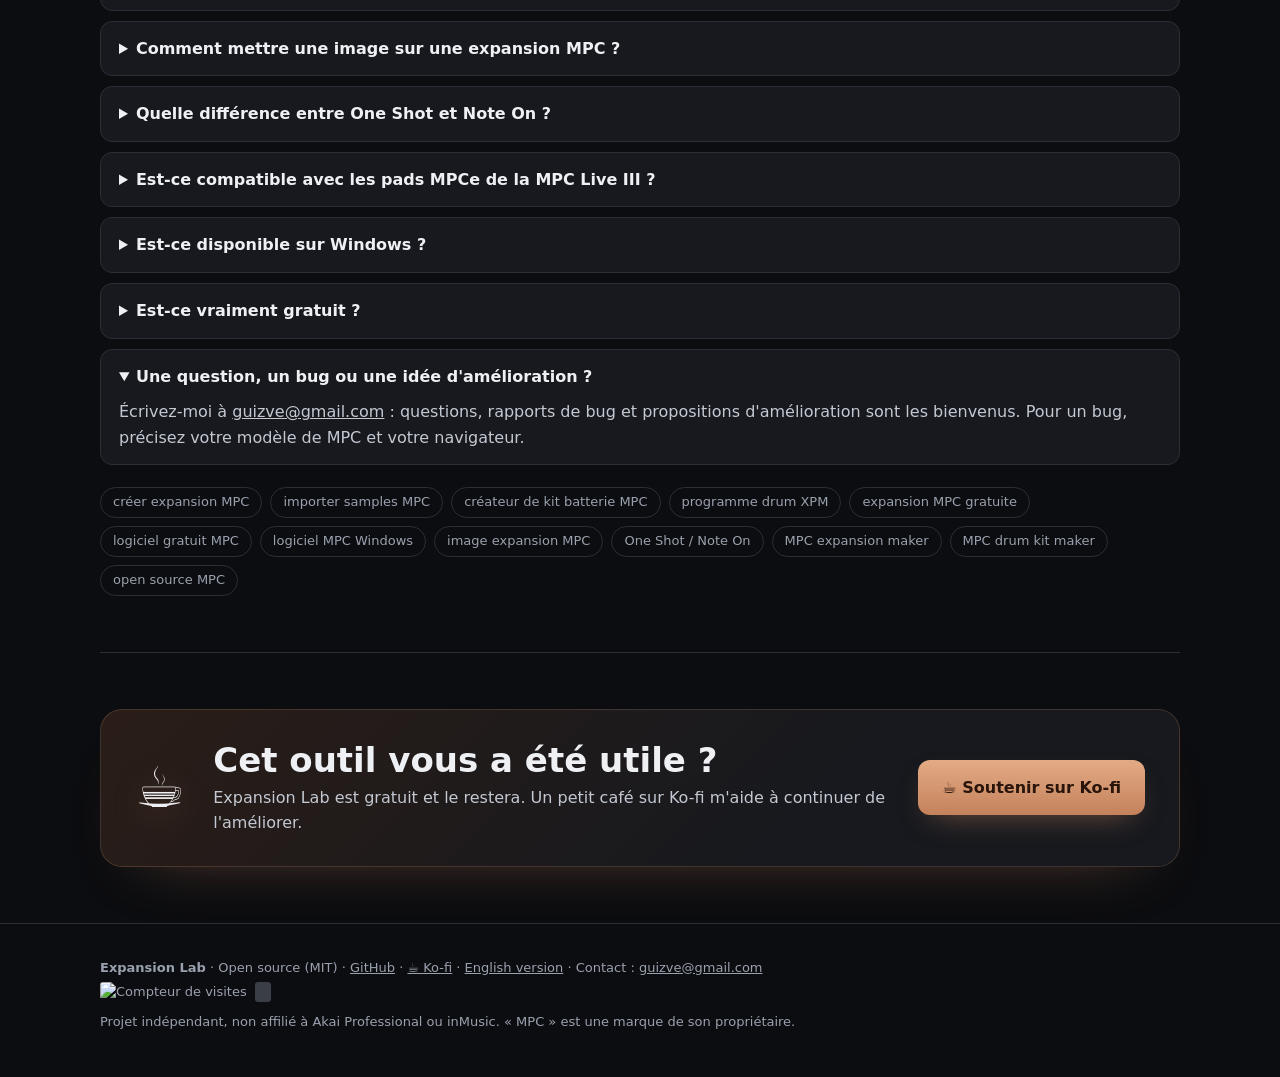
==== commit d53ee6a1: "Mode MPCe : 4 sons par pad (coins ou XY), effets X/Y, export piste .xtd - Choix par pad : 1 son (ave" ====
--- a/index.html
+++ b/index.html
@@ -5,7 +5,7 @@
 <meta name="viewport" content="width=device-width,initial-scale=1">
 <title>Expansion Lab – Créateur gratuit d'expansions &amp; kits MPC (Windows, en ligne)</title>
 <meta name="description" content="Un simple glisser-déposer suffit : application gratuite et open source pour créer des kits de batterie MPC (.xpm) et des expansions MPC avec image, et importer vos samples sur MPC. En ligne ou à télécharger pour Windows. MPC One, Live, X, Key.">
-<meta name="keywords" content="créer expansion MPC, créateur de kit MPC, importer samples MPC, convertir samples MPC, programme drum XPM, kit batterie MPC, expansion MPC gratuite, logiciel gratuit MPC, logiciel MPC Windows, image expansion MPC, pochette expansion MPC, One Shot Note On MPC, MPC One, MPC Live, MPC X, MPC Key 61, MPC Key 37, MPC Studio, MPC expansion maker, MPC drum kit maker, free MPC expansion, open source MPC">
+<meta name="keywords" content="créer expansion MPC, créateur de kit MPC, importer samples MPC, convertir samples MPC, programme drum XPM, kit batterie MPC, expansion MPC gratuite, logiciel gratuit MPC, logiciel MPC Windows, image expansion MPC, pochette expansion MPC, One Shot Note On MPC, MPC One, MPC Live, MPC X, MPC Key 61, MPC Key 37, MPC Studio, MPC Live III, MPCe, pads 3D MPCe, kit MPCe, MPC expansion maker, MPC drum kit maker, free MPC expansion, open source MPC">
 <meta name="robots" content="index,follow,max-image-preview:large">
 <meta name="author" content="Guizmoh">
 <link rel="canonical" href="https://guizmoh.github.io/expansion-lab/">
@@ -107,8 +107,8 @@
       <div class="f"><div class="ic">⤓</div><h3>Un simple glisser-déposer suffit</h3><p>Déposez des fichiers ou un dossier entier sur les pads. WAV, MP3, AIFF, FLAC et OGG sont convertis automatiquement en WAV.</p></div>
       <div class="f"><div class="ic">▦</div><h3>Kits de batterie MPC (.xpm)</h3><p>8 banques A–H, 128 pads, plusieurs kits par expansion. Échangez les pads, écoutez au clic ou au clavier.</p></div>
       <div class="f"><div class="ic">▣</div><h3>Expansion MPC avec image</h3><p>Ajoutez une pochette : elle apparaît dans la liste des expansions de la MPC. Sans image, une pochette est générée.</p></div>
-      <div class="f"><div class="ic">⚙</div><h3>One Shot ou Note On</h3><p>Choisissez pour chaque pad si le son joue en entier (One Shot) ou seulement tant que le pad est tenu (Note On).</p></div>
-      <div class="f"><div class="ic">♫</div><h3>Bibliothèque de sons</h3><p>Chargez tous vos sons, recherchez, écoutez, puis glissez chaque sample sur le pad voulu.</p></div>
+      <div class="f"><div class="ic">⚙</div><h3>One Shot, Note On, ghost · accent</h3><p>Pour chaque pad : son joué en entier ou tant que le pad est tenu, et le même son en 3 couches selon la force de frappe.</p></div>
+      <div class="f"><div class="ic">✛</div><h3>Nouveau : pads 3D MPCe</h3><p>Pour la MPC Live III : 4 sons par pad (un par coin, ou mélangés en XY), ou 1 son avec filtre, reverb, delay ou bitcrusher piloté par l'endroit où l'on tape.</p></div>
       <div class="f"><div class="ic">🔒</div><h3>100 % local et privé</h3><p>Vos samples ne quittent jamais votre ordinateur : aucun envoi sur un serveur. Gratuit, open source, sans pub.</p></div>
     </div>
   </section>
@@ -158,6 +158,7 @@
     <details><summary>Comment importer des samples sur ma MPC ?</summary><p>Glissez vos WAV, MP3, AIFF ou FLAC sur les pads : l'application crée un programme drum .xpm avec les WAV, prêt à charger sur la MPC ou dans le logiciel MPC.</p></details>
     <details><summary>Comment mettre une image sur une expansion MPC ?</summary><p>Déposez une image JPG ou PNG dans la zone « pochette ». Elle est recadrée en carré et enregistrée dans l'expansion : elle s'affiche dans Browser › Expansions.</p></details>
     <details><summary>Quelle différence entre One Shot et Note On ?</summary><p><b>One Shot</b> : le son est joué en entier, même si vous relâchez le pad (kicks, snares, claps). <b>Note On</b> : le son s'arrête quand vous relâchez le pad (808 longues, nappes, voix). Réglable pad par pad avec le bouton ⚙.</p></details>
+    <details><summary>Est-ce compatible avec les pads MPCe de la MPC Live III ?</summary><p>Oui. Cliquez sur <b>MPCe</b> en haut de l'appli : chaque pad peut avoir 4 sons (un par coin, ou mélangés selon la position XY) ou 1 son avec un effet piloté par X / Y. L'export contient une piste MPCe (.xtd) avec ses sons, en plus du kit classique pour toutes les MPC.</p></details>
     <details><summary>Est-ce disponible sur Windows ?</summary><p>Oui : installez-la comme une application depuis Edge ou Chrome, ou téléchargez la version hors-ligne (.zip). Voir la section <a href="#windows">Télécharger pour Windows</a>.</p></details>
     <details><summary>Est-ce vraiment gratuit ?</summary><p>Oui : gratuit, open source (licence MIT), sans inscription ni publicité.</p></details>
     <details open><summary>Une question, un bug ou une idée d'amélioration ?</summary><p>Écrivez-moi à <a href="mailto:guizve@gmail.com?subject=Expansion%20Lab">guizve@gmail.com</a> : questions, rapports de bug et propositions d'amélioration sont les bienvenus. Pour un bug, précisez votre modèle de MPC et votre navigateur.</p></details>
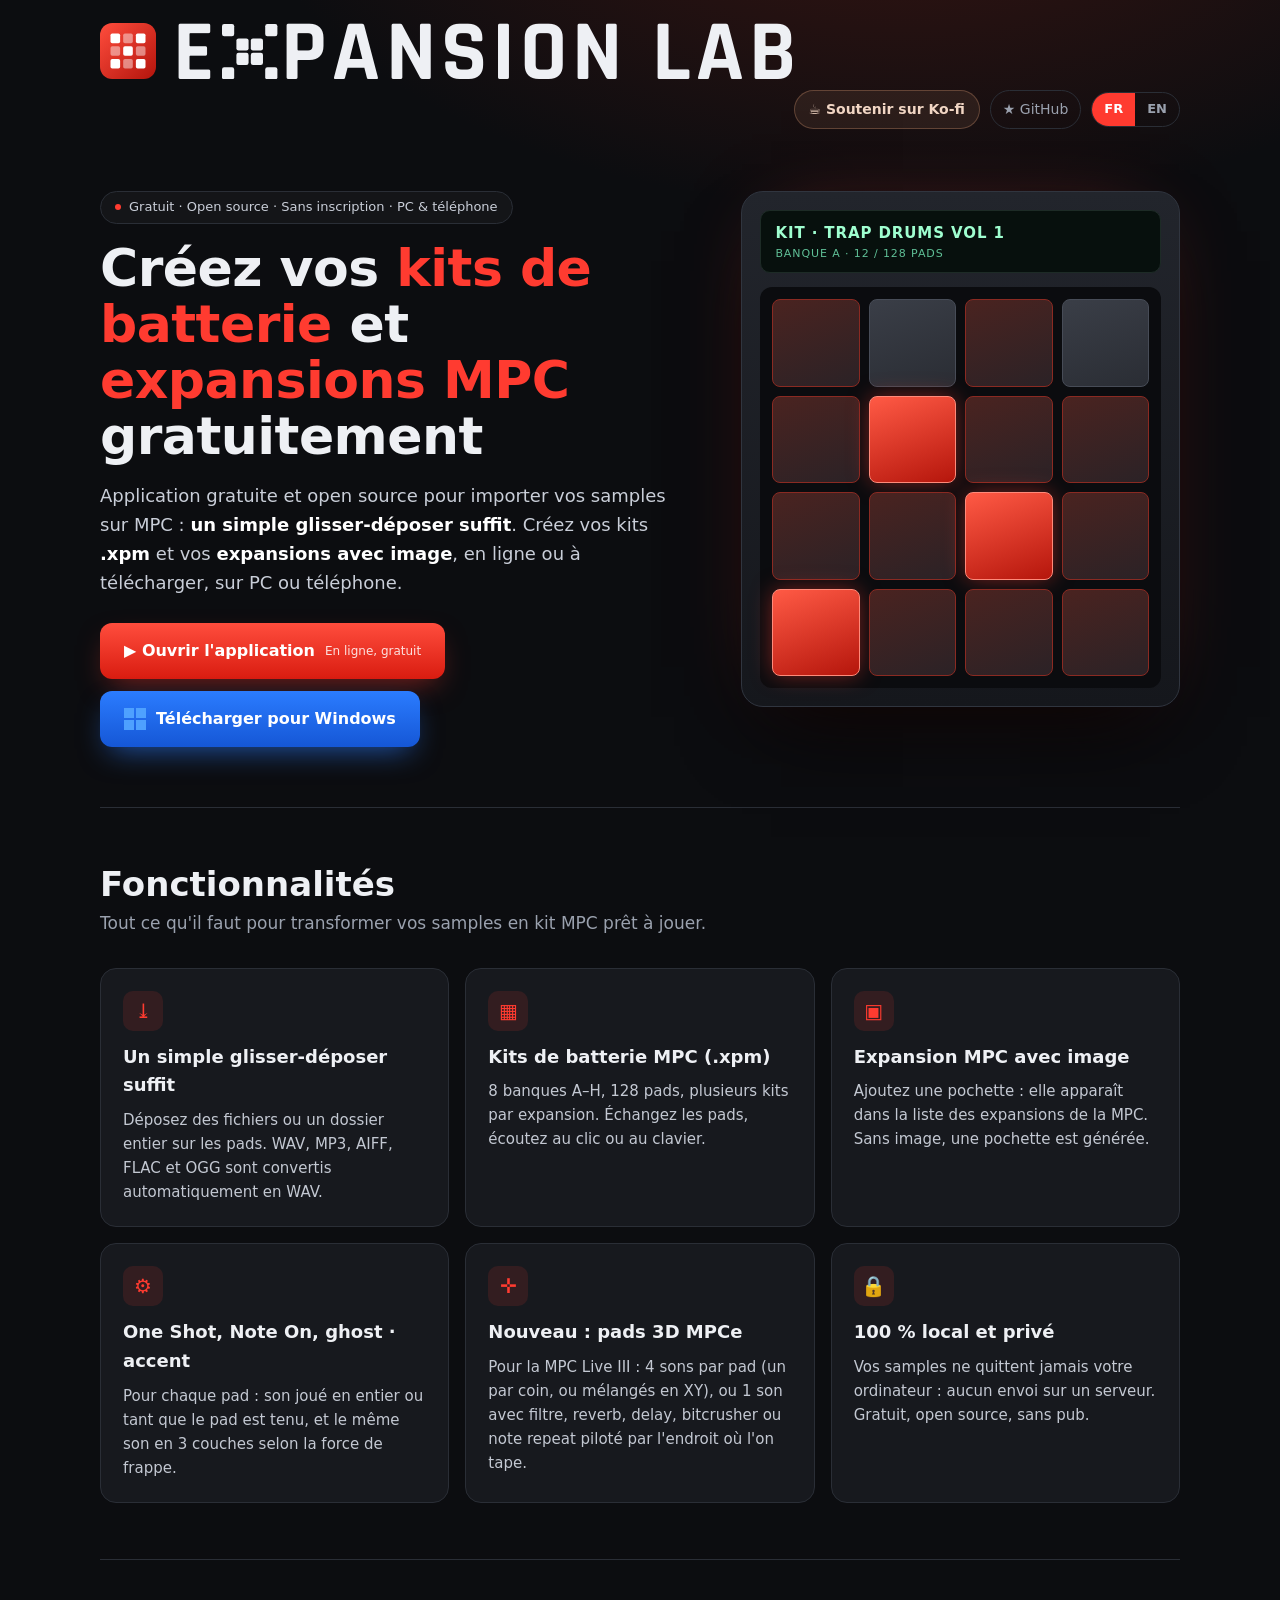
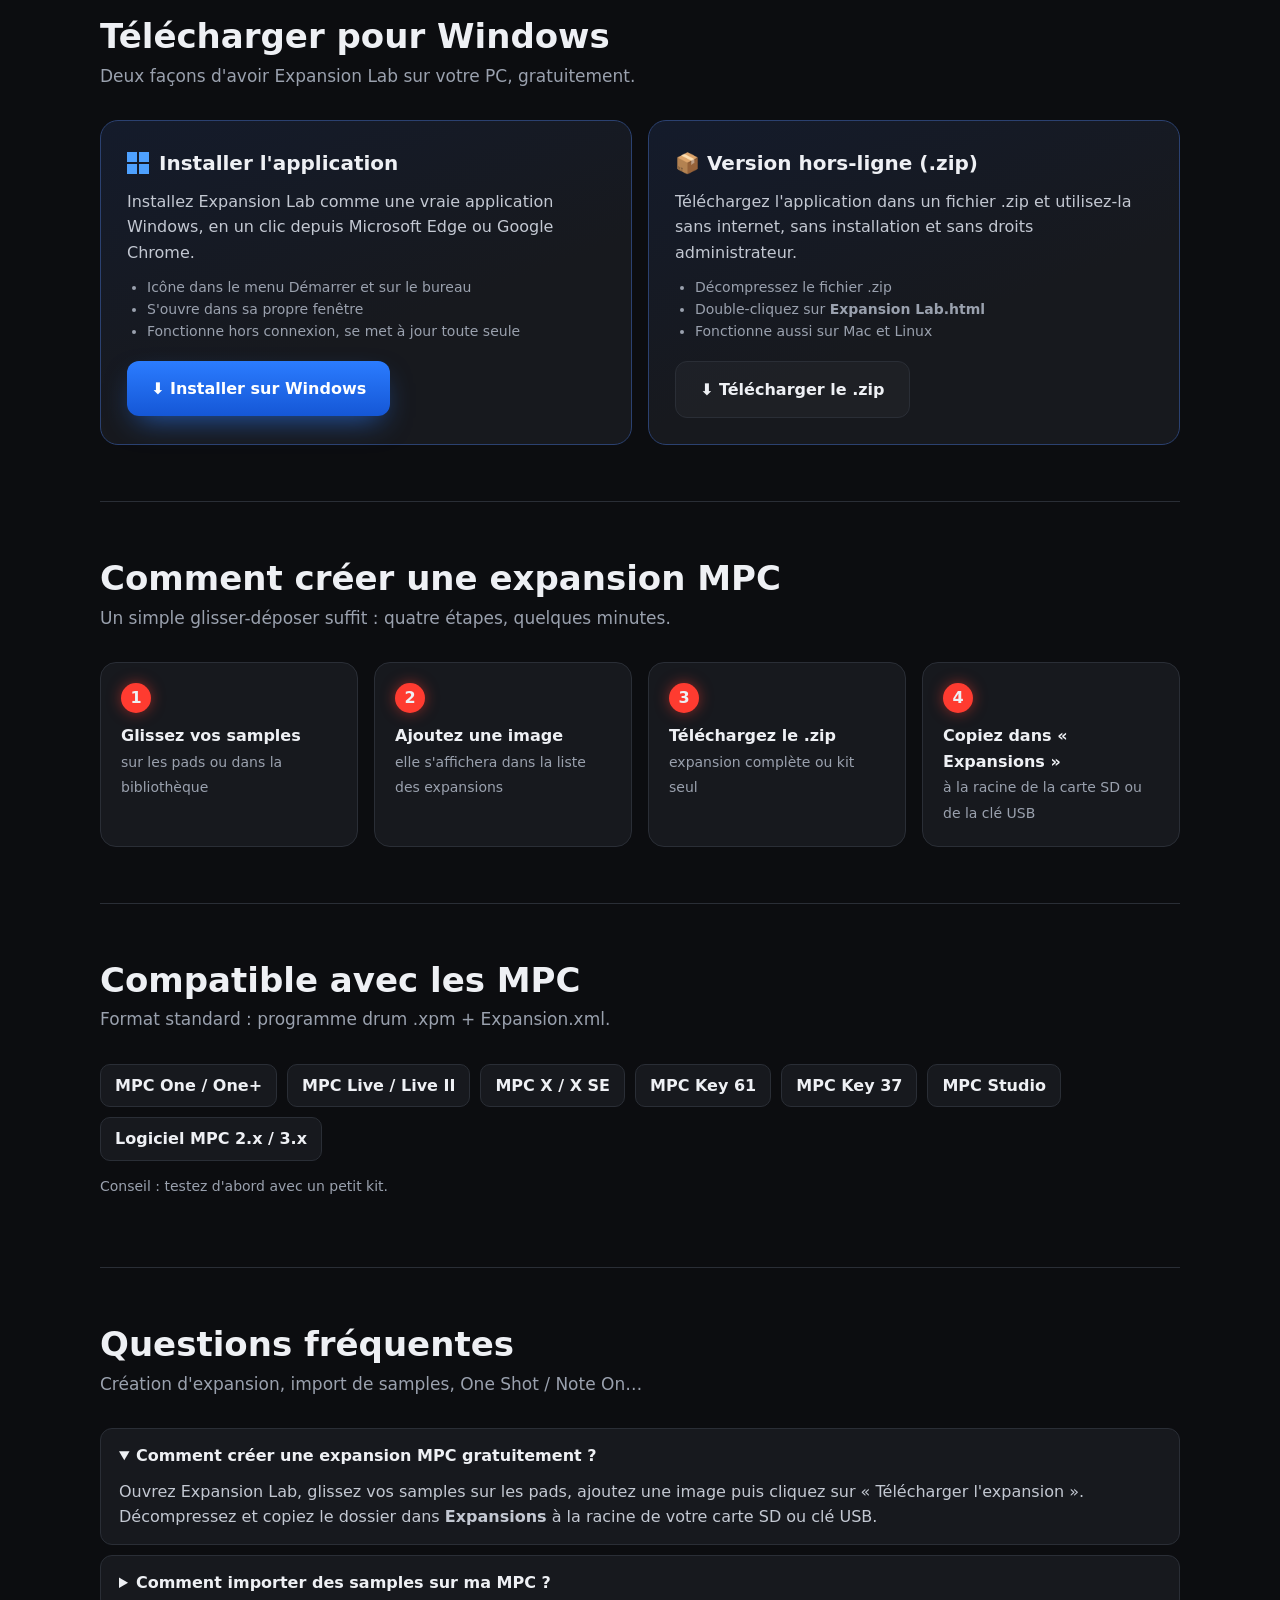
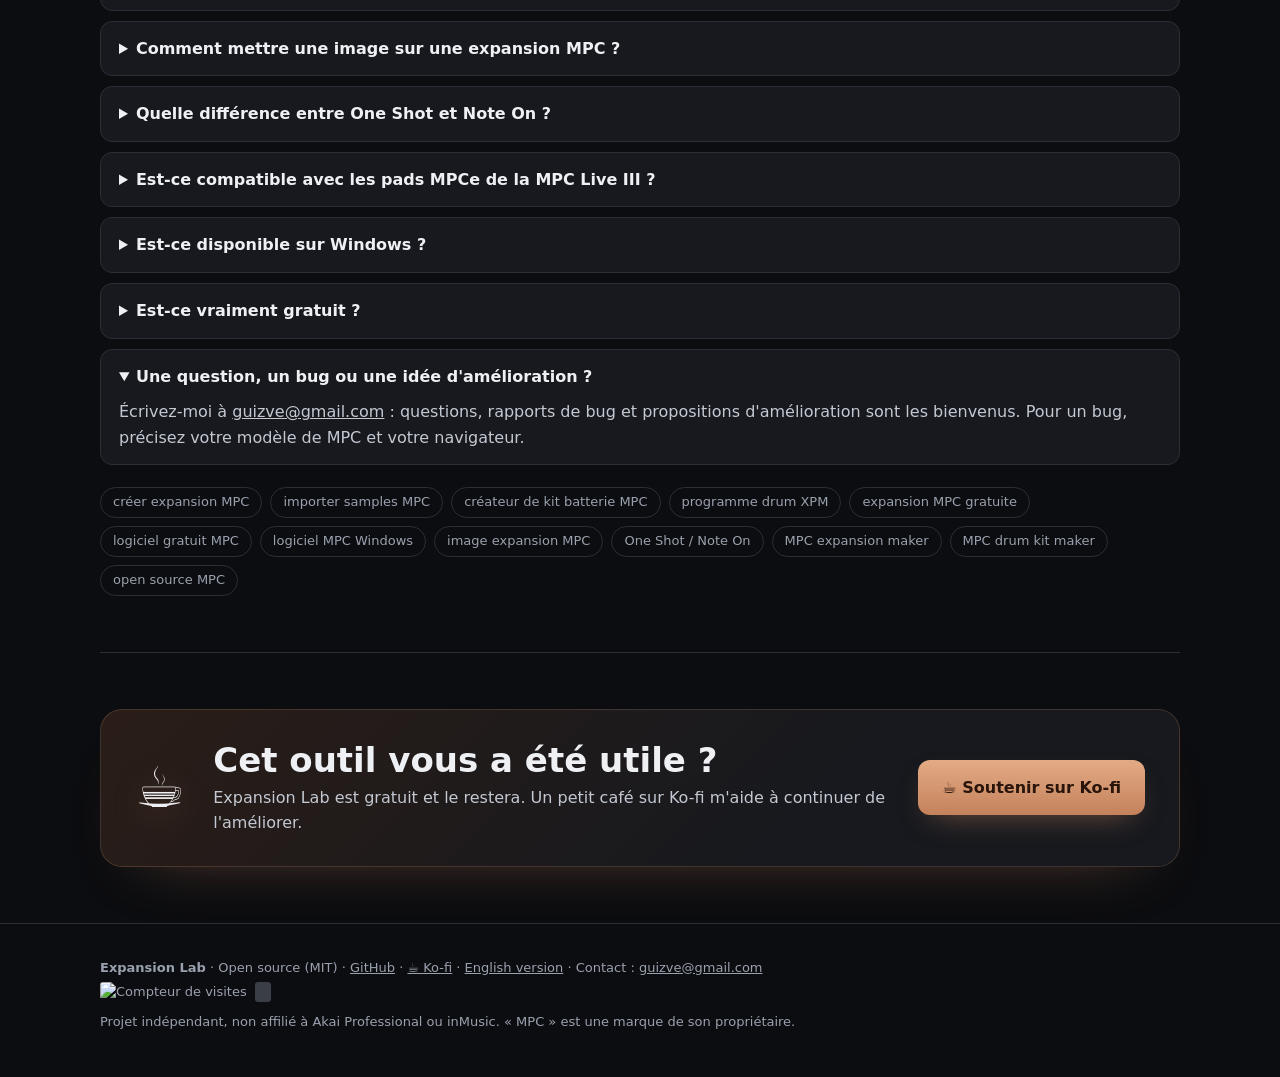
==== commit 8ccff72b: "MPCe : effet note repeat par coin (d'après le modèle Akai) Co-Authored-By: Claude Opus 5.5 <noreply@" ====
--- a/index.html
+++ b/index.html
@@ -108,7 +108,7 @@
       <div class="f"><div class="ic">▦</div><h3>Kits de batterie MPC (.xpm)</h3><p>8 banques A–H, 128 pads, plusieurs kits par expansion. Échangez les pads, écoutez au clic ou au clavier.</p></div>
       <div class="f"><div class="ic">▣</div><h3>Expansion MPC avec image</h3><p>Ajoutez une pochette : elle apparaît dans la liste des expansions de la MPC. Sans image, une pochette est générée.</p></div>
       <div class="f"><div class="ic">⚙</div><h3>One Shot, Note On, ghost · accent</h3><p>Pour chaque pad : son joué en entier ou tant que le pad est tenu, et le même son en 3 couches selon la force de frappe.</p></div>
-      <div class="f"><div class="ic">✛</div><h3>Nouveau : pads 3D MPCe</h3><p>Pour la MPC Live III : 4 sons par pad (un par coin, ou mélangés en XY), ou 1 son avec filtre, reverb, delay ou bitcrusher piloté par l'endroit où l'on tape.</p></div>
+      <div class="f"><div class="ic">✛</div><h3>Nouveau : pads 3D MPCe</h3><p>Pour la MPC Live III : 4 sons par pad (un par coin, ou mélangés en XY), ou 1 son avec filtre, reverb, delay, bitcrusher ou note repeat piloté par l'endroit où l'on tape.</p></div>
       <div class="f"><div class="ic">🔒</div><h3>100 % local et privé</h3><p>Vos samples ne quittent jamais votre ordinateur : aucun envoi sur un serveur. Gratuit, open source, sans pub.</p></div>
     </div>
   </section>
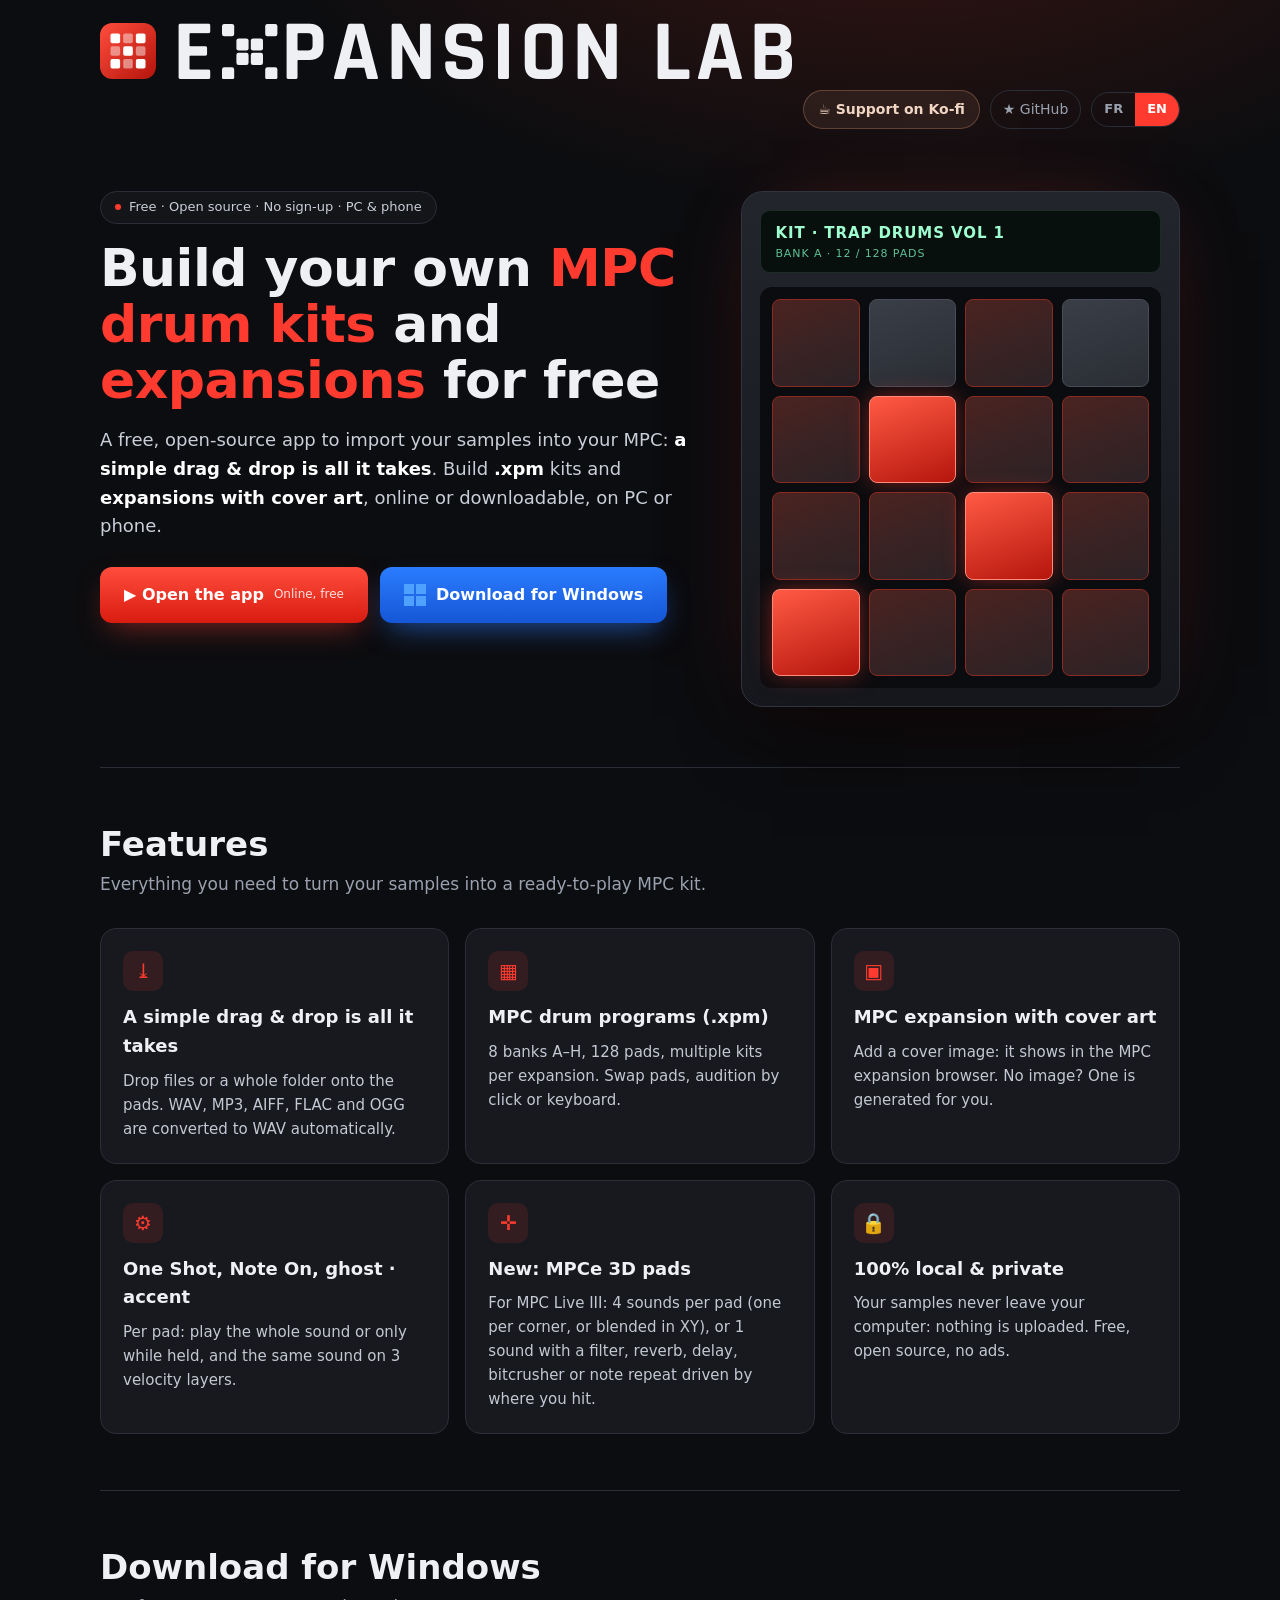
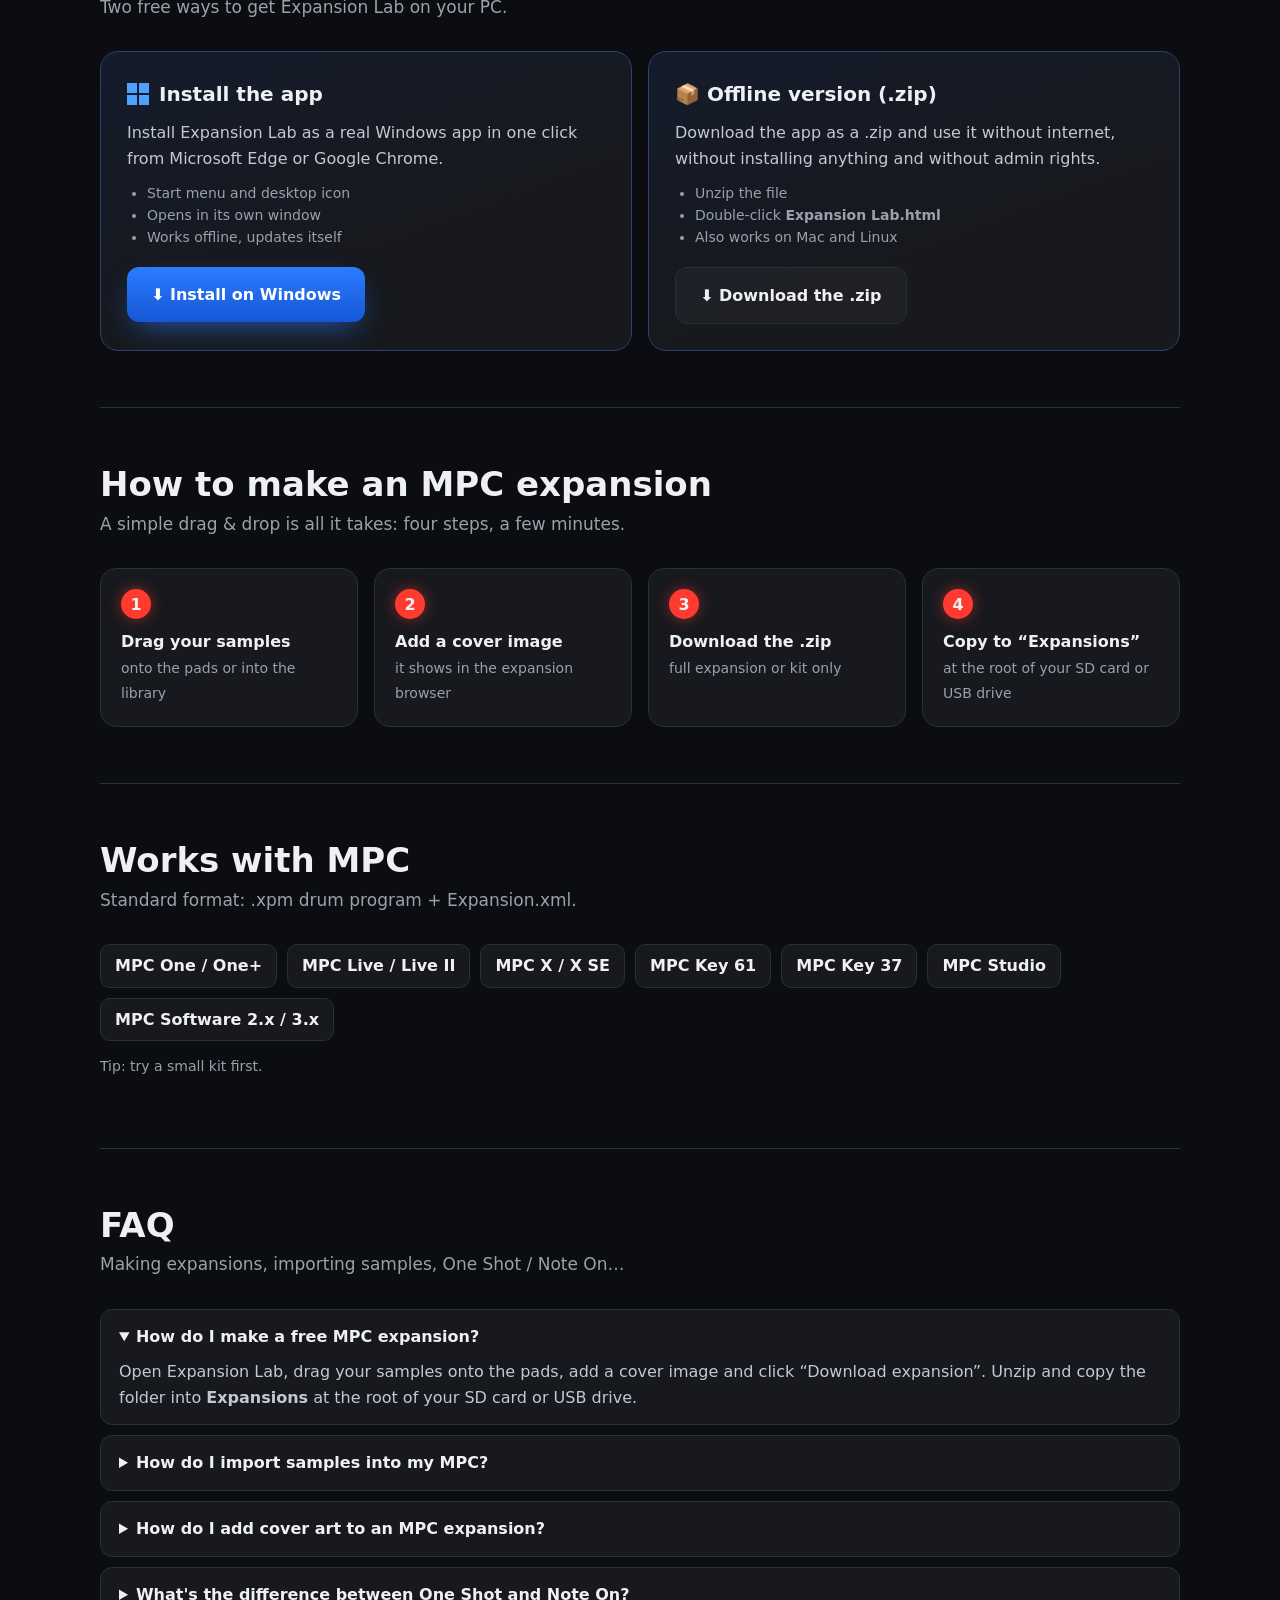
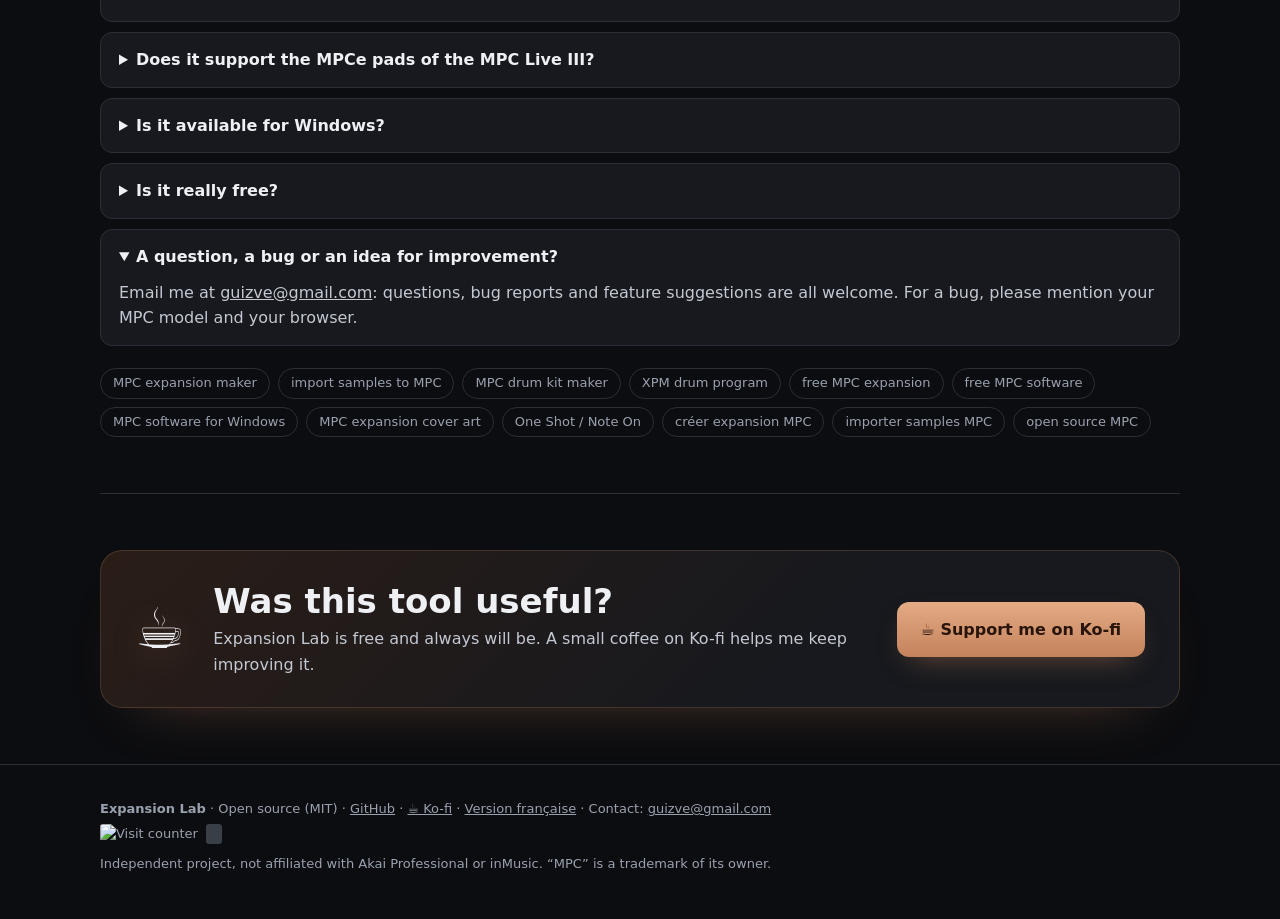
==== commit 398af860: "Accueil : visiteurs non francophones redirigés vers la version anglaise Co-Authored-By: Claude Opus " ====
--- a/index.html
+++ b/index.html
@@ -2,6 +2,17 @@
 <html lang="fr" data-root="./">
 <head>
 <meta charset="utf-8">
+<script>
+/* Visiteurs non francophones -> version anglaise (sauf choix FR enregistré, ?lang=fr, ou robots d'indexation) */
+(function () {
+  try {
+    if (/[?&]lang=fr\b/.test(location.search) || /bot|crawl|spider|slurp|lighthouse/i.test(navigator.userAgent)) return;
+    var saved = null; try { saved = localStorage.getItem("mkm-lang"); } catch (e) {}
+    var fr = saved ? saved === "fr" : /^fr\b/i.test(navigator.language || "");
+    if (!fr) location.replace("en/" + location.hash);
+  } catch (e) {}
+})();
+</script>
 <meta name="viewport" content="width=device-width,initial-scale=1">
 <title>Expansion Lab – Créateur gratuit d'expansions &amp; kits MPC (Windows, en ligne)</title>
 <meta name="description" content="Un simple glisser-déposer suffit : application gratuite et open source pour créer des kits de batterie MPC (.xpm) et des expansions MPC avec image, et importer vos samples sur MPC. En ligne ou à télécharger pour Windows. MPC One, Live, X, Key.">
